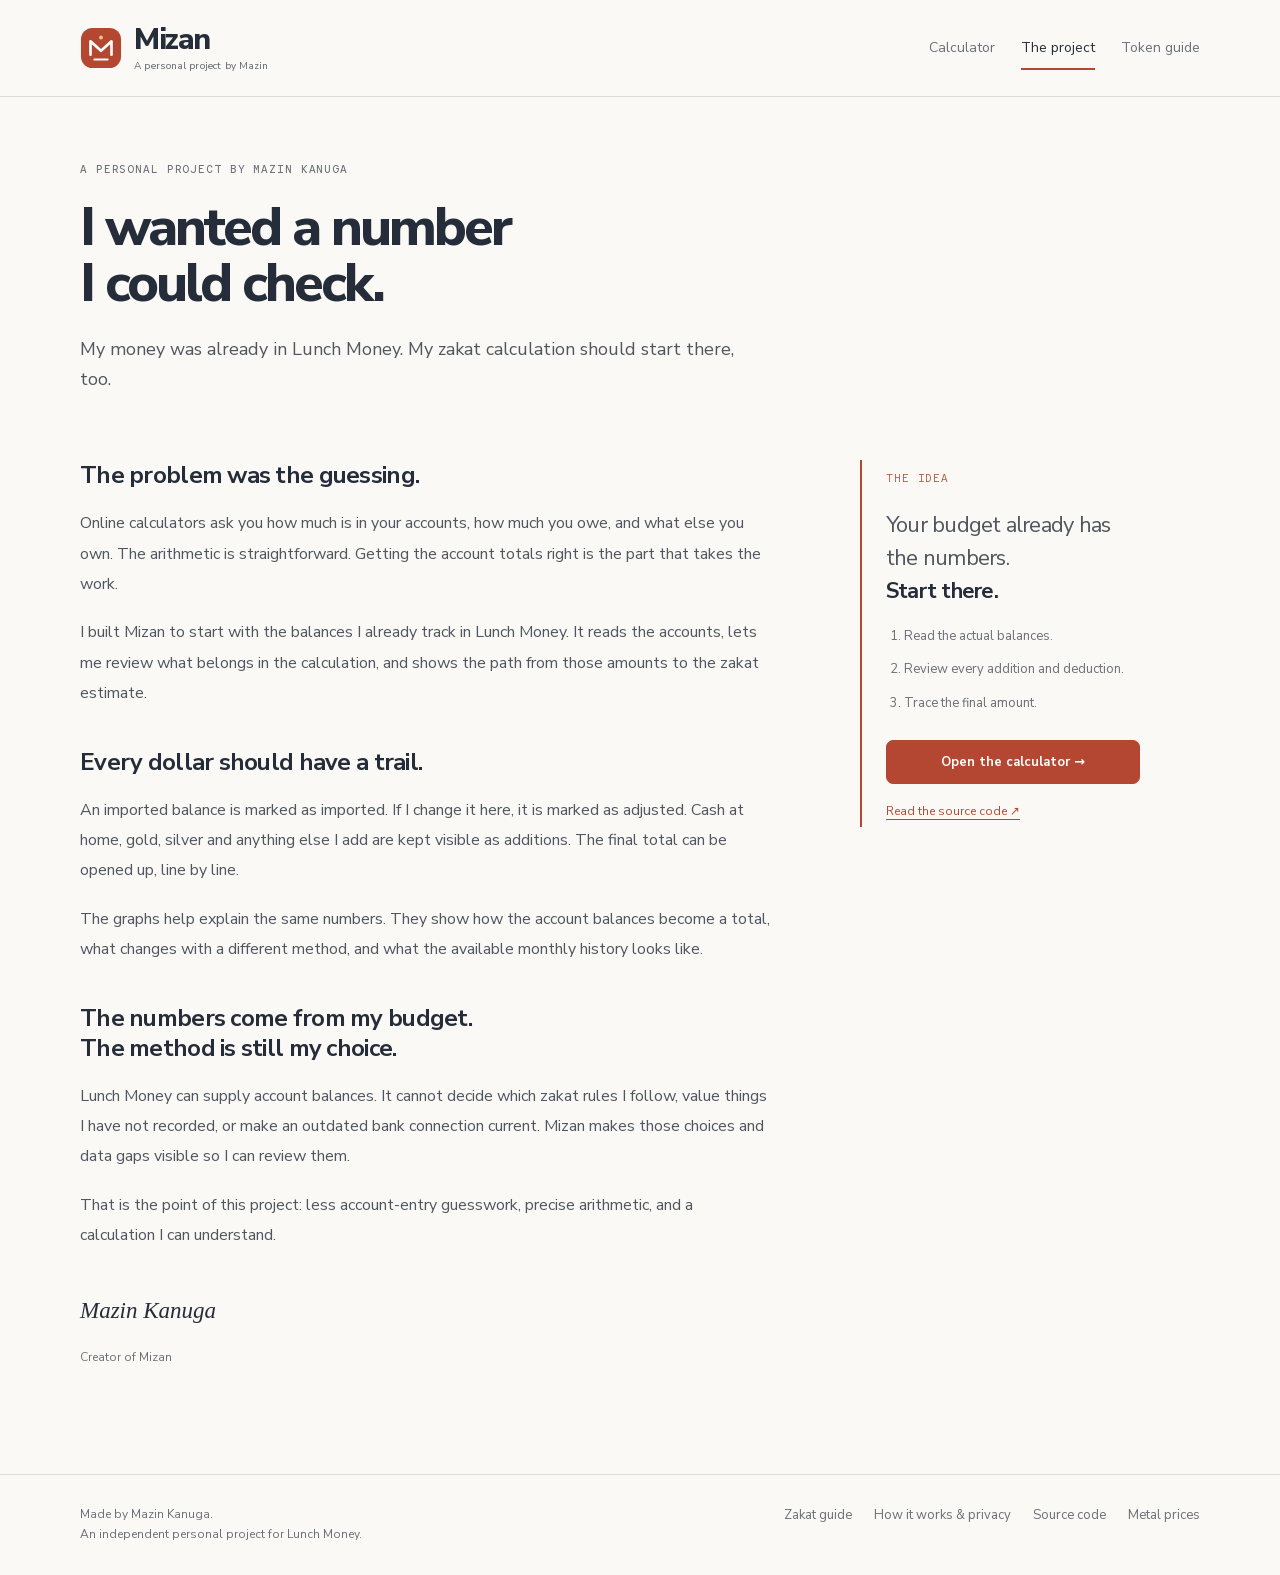
==== about.html @ e4cf6617 "Reframe Mizan around personal balances and traceable calculations" ====
<!doctype html>
<html lang="en">
<head>
<meta charset="utf-8">
<meta name="viewport" content="width=device-width, initial-scale=1">
<!-- This guide loads only local styles and fonts. -->
<meta http-equiv="Content-Security-Policy" content="default-src 'none'; style-src 'self' 'unsafe-inline'; font-src 'self'; img-src data:; base-uri 'none'; form-action 'none'">
<meta name="referrer" content="no-referrer">
<meta name="author" content="Mazin Kanuga">
<meta name="description" content="A personal project by Mazin Kanuga: calculating zakat from real Lunch Money balances, with a clear trail from each account to the final amount.">
<meta name="color-scheme" content="light dark">
<meta name="theme-color" content="#fbf9f5" media="(prefers-color-scheme: light)">
<meta name="theme-color" content="#161b24" media="(prefers-color-scheme: dark)">
<link rel="icon" href="data:image/svg+xml,%3Csvg%20xmlns%3D%22http%3A%2F%2Fwww.w3.org%2F2000%2Fsvg%22%20viewBox%3D%220%200%2044%2044%22%3E%3Crect%20x%3D%221%22%20y%3D%221%22%20width%3D%2242%22%20height%3D%2242%22%20rx%3D%2212%22%20fill%3D%22%23b44732%22%2F%3E%3Cpath%20d%3D%22M11%2029V15L22%2025L33%2015V29M15%2034H29%22%20fill%3D%22none%22%20stroke%3D%22%23fff%22%20stroke-width%3D%222.8%22%20stroke-linecap%3D%22round%22%20stroke-linejoin%3D%22round%22%2F%3E%3Ccircle%20cx%3D%2222%22%20cy%3D%2211%22%20r%3D%222%22%20fill%3D%22%23e9c879%22%2F%3E%3C%2Fsvg%3E">
<title>Why I built Mizan | Zakat from Lunch Money balances</title>
<link rel="stylesheet" href="styles.css">
</head>
<body>
<a class="skip-link" href="#main">Skip to content</a>
<header class="top"><div class="wrap top-inner">
  <a class="brand" href="./" aria-label="Mizan home">
    <svg class="brand-mark" viewBox="0 0 44 44" aria-hidden="true" focusable="false" fill="none"><rect x="1" y="1" width="42" height="42" rx="12" fill="currentColor"/><path d="M11 29V15L22 25L33 15V29" stroke="var(--on-deep)" stroke-width="2.8" stroke-linecap="round" stroke-linejoin="round"/><path d="M15 34H29" stroke="var(--on-deep)" stroke-width="2" stroke-linecap="round"/><circle cx="22" cy="11" r="2" fill="var(--accent)"/></svg>
    <span class="brand-name">Mizan<span class="brand-sub">A personal project by Mazin</span></span>
  </a>
  <nav class="nav" aria-label="Main"><a href="index.html">Calculator</a><a href="about.html" aria-current="page">The project</a><a href="token-guide.html">Token guide</a></nav>
</div></header><main id="main" class="wrap"><div class="page-head project-head"><p class="eyebrow">A personal project by Mazin Kanuga</p><h1>I wanted a number<br>I could check.</h1><p class="lead">My money was already in Lunch Money. My zakat calculation should start there, too.</p></div>
<div class="project-layout"><article class="project-story"><h2>The problem was the guessing.</h2><p>Online calculators ask you how much is in your accounts, how much you owe, and what else you own. The arithmetic is straightforward. Getting the account totals right is the part that takes the work.</p><p>I built Mizan to start with the balances I already track in Lunch Money. It reads the accounts, lets me review what belongs in the calculation, and shows the path from those amounts to the zakat estimate.</p><h2>Every dollar should have a trail.</h2><p>An imported balance is marked as imported. If I change it here, it is marked as adjusted. Cash at home, gold, silver and anything else I add are kept visible as additions. The final total can be opened up, line by line.</p><p>The graphs help explain the same numbers. They show how the account balances become a total, what changes with a different method, and what the available monthly history looks like.</p><h2>The numbers come from my budget.<br>The method is still my choice.</h2><p>Lunch Money can supply account balances. It cannot decide which zakat rules I follow, value things I have not recorded, or make an outdated bank connection current. Mizan makes those choices and data gaps visible so I can review them.</p><p>That is the point of this project: less account-entry guesswork, precise arithmetic, and a calculation I can understand.</p><p class="project-signature">Mazin Kanuga<br><span>Creator of Mizan</span></p></article><aside class="project-note"><span class="project-note-label">The idea</span><p>Your budget already has the numbers.<br><strong>Start there.</strong></p><ol><li>Read the actual balances.</li><li>Review every addition and deduction.</li><li>Trace the final amount.</li></ol><a class="button primary" href="./">Open the calculator →</a><a class="project-source" href="https://github.com/TechnoDudeX/lunchmoney-zakat" rel="noreferrer">Read the source code ↗</a></aside></div></main><footer class="foot"><div class="wrap foot-inner">
  <div><p>Made by Mazin Kanuga.</p><p>An independent personal project for Lunch Money.</p></div>
  <nav aria-label="Footer"><a href="zakat-guide.html">Zakat guide</a><a href="how-it-works.html">How it works &amp; privacy</a><a href="https://github.com/TechnoDudeX/lunchmoney-zakat" rel="noreferrer">Source code</a><a href="https://gold-api.com" rel="noreferrer">Metal prices</a></nav>
</div></footer>
</body></html>
---- styles.css ----
@font-face {
  font-family:Mizan;
  src:url('fonts/nunito-sans.woff2') format('woff2');
  font-weight:400 800;
  font-display:swap
}

@font-face {
  font-family:'Mizan Mono';
  src:url('fonts/red-hat-mono.woff2') format('woff2');
  font-weight:400 600;
  font-display:swap
}

:root {
  color-scheme:light dark;
  --bg:#fbf9f5;
  --card:#fffdf9;
  --panel:#f0eee8;
  --ink:#252d3a;
  --text:#4f5660;
  --muted:#6b7079;
  --line:#dfddd6;
  --deep:#b44732;
  --hover:#923622;
  --on-deep:#fffdf9;
  --accent:#e9c879;
  --warn-bg:#fbf5e7;
  --warn-ink:#795b24;
  --bad:#a33930;
  --good:#3e739c;
  --font:Mizan,'Avenir Next',system-ui,sans-serif;
  --mono:'Mizan Mono',ui-monospace,monospace
}

@media(prefers-color-scheme:dark) {
  :root {
    --bg:#161b24;
    --card:#1f2632;
    --panel:#283140;
    --ink:#f6f3ec;
    --text:#c6c9d0;
    --muted:#a7adb9;
    --line:#38414f;
    --deep:#f09c81;
    --hover:#ffb397;
    --on-deep:#2b1a15;
    --accent:#e9c879;
    --warn-bg:#332e20;
    --warn-ink:#e6d29f;
    --bad:#f3aaa1;
    --good:#87b9de
  }
}

* {
  box-sizing:border-box
}

html {
  scroll-padding-top:28px
}

body {
  margin:0;
  background:var(--bg);
  color:var(--text);
  font:16px/1.65 var(--font)
}

[hidden] {
  display:none!important
}

h1,h2,h3,h4 {
  color:var(--ink);
  line-height:1.25
}

h1 {
  font:800 clamp(40px,5.7vw,72px)/1.04 var(--font);
  letter-spacing:-.055em;
  margin:0 0 24px
}

h2 {
  font-size:23px;
  letter-spacing:-.02em;
  margin:0 0 14px
}

h3 {
  font-size:18px;
  margin:24px 0 10px
}

p {
  margin:0 0 18px
}

a {
  color:var(--deep);
  text-underline-offset:4px;
  text-decoration-thickness:1px
}

a:hover {
  text-decoration-thickness:2px
}

strong,b {
  color:var(--ink);
  font-weight:700
}

button,input,select {
  font:inherit
}

button,a.button {
  cursor:pointer
}

button:disabled {
  opacity:.55;
  cursor:wait
}

button,.button {
  display:inline-flex;
  align-items:center;
  justify-content:center;
  gap:8px;
  min-height:44px;
  padding:10px 20px;
  border:1px solid var(--line);
  border-radius:7px;
  background:var(--card);
  color:var(--ink);
  font-weight:700;
  line-height:1.4;
  text-decoration:none
}

button:hover,.button:hover {
  background:var(--panel)
}

button.primary,.button.primary {
  background:var(--deep);
  color:var(--on-deep);
  border-color:var(--deep)
}

button.primary:hover,.button.primary:hover {
  background:var(--hover)
}

button.link-button {
  padding:4px 0;
  background:none;
  border:0;
  min-height:36px;
  color:var(--deep);
  text-decoration:underline;
  text-underline-offset:4px
}

.small {
  font-size:14px
}

input[type=text],input[type=password],input[type=number],select {
  border:1px solid var(--line);
  background:var(--card);
  color:var(--ink);
  border-radius:6px;
  padding:10px 12px;
  min-height:44px;
  max-width:100%
}

input[type=number] {
  width:144px;
  text-align:right;
  font-family:var(--mono);
  font-size:14px
}

input[type=checkbox],input[type=radio] {
  accent-color:var(--deep);
  width:18px;
  height:18px;
  flex-shrink:0;
  cursor:pointer
}

::placeholder {
  color:var(--muted);
  opacity:1
}

:focus-visible {
  outline:2px solid var(--deep);
  outline-offset:4px
}

input:focus,select:focus {
  outline:2px solid var(--deep);
  outline-offset:2px
}

.sr {
  position:absolute;
  width:1px;
  height:1px;
  overflow:hidden;
  clip:rect(0,0,0,0);
  white-space:nowrap
}

.skip-link {
  position:absolute;
  left:20px;
  top:-100px;
  background:var(--card);
  padding:12px;
  z-index:10
}

.skip-link:focus {
  top:12px
}

.wrap {
  width:min(1120px,100% - 64px);
  margin:auto
}

.narrow {
  max-width:760px
}

.eyebrow {
  font-size:12px;
  font-weight:800;
  letter-spacing:.14em;
  text-transform:uppercase;
  color:var(--deep);
  margin-bottom:20px
}

.lead {
  font-size:19px;
  line-height:1.65;
  max-width:38em;
  color:var(--text)
}

.note,.sub {
  font-size:14px;
  color:var(--muted);
  line-height:1.6
}

.error {
  color:var(--bad);
  font-weight:700
}

.top {
  border-bottom:1px solid var(--line)
}

.top-inner {
  display:flex;
  align-items:center;
  justify-content:space-between;
  gap:24px;
  min-height:92px
}

.brand {
  display:inline-flex;
  align-items:center;
  gap:12px;
  text-decoration:none;
  color:var(--ink)
}

.brand-name {
  font:800 30px/1 var(--font);
  letter-spacing:-1px
}

.brand-sub {
  display:block;
  font-size:11px;
  color:var(--muted);
  margin-top:6px;
  letter-spacing:.02em
}

.brand svg {
  width:31px;
  height:36px;
  flex-shrink:0
}

.nav {
  display:flex;
  gap:28px;
  align-items:center;
  font-size:14px
}

.nav a {
  text-decoration:none;
  color:var(--muted);
  padding:8px 0
}

.nav a[aria-current=page] {
  color:var(--ink);
  box-shadow:0 2px var(--deep)
}

.nav a:hover {
  color:var(--deep)
}

.foot {
  border-top:1px solid var(--line);
  margin-top:80px;
  padding:30px 0
}

.foot-inner {
  display:flex;
  justify-content:space-between;
  gap:30px;
  align-items:start
}

.foot p {
  margin:0;
  font-size:12px;
  color:var(--muted)
}

.foot nav {
  display:flex;
  gap:22px;
  font-size:13px;
  flex-wrap:wrap
}

.foot a {
  color:var(--muted);
  text-decoration:none
}

.foot a:hover {
  text-decoration:underline
}

/* Connect: one task, one clear action. */
.hero {
  display:grid;
  grid-template-columns:minmax(0,1.15fr) minmax(0,1fr);
  gap:100px;
  align-items:center;
  padding:92px 0 72px
}

.hero-head h1 {
  max-width:10em
}

.hero-head .lead {
  max-width:28em
}

.journey {
  display:flex;
  list-style:none;
  padding:0;
  gap:24px;
  font-size:13px;
  color:var(--muted);
  margin:32px 0 0
}

.journey li {
  display:flex;
  align-items:center;
  gap:9px
}

.journey span {
  font:12px var(--mono);
  color:var(--deep);
  border-bottom:1px solid var(--line);
  padding-bottom:2px
}

.connect-card {
  border:1px solid var(--line);
  border-radius:12px;
  background:var(--card);
  padding:34px
}

.connect-card h2 {
  font-size:23px;
  margin-bottom:8px
}

.connect-card>p {
  font-size:14px
}

.connect-card label {
  display:block;
  font-size:14px;
  font-weight:700;
  color:var(--ink);
  margin:26px 0 8px
}

#token {
  width:100%
}

.connect-card .primary {
  width:100%;
  margin-top:12px
}

.connect-help {
  font-size:13px!important;
  margin:12px 0 24px
}

.connect-help a {
  font-weight:700
}

.sample-action {
  margin-top:24px;
  border-top:1px solid var(--line);
  padding-top:20px;
  text-align:center
}

.sample-action p {
  font-size:13px;
  color:var(--muted);
  margin:0
}

.sample-action button {
  padding:6px 0;
  border:0;
  background:none;
  color:var(--deep);
  font-size:14px
}

.token-notice {
  font-size:12px!important;
  color:var(--muted);
  margin:20px 0 0
}

#status {
  font-size:14px;
  margin:12px 0 0
}

#status:empty {
  display:none
}

.quiet-intro {
  display:flex;
  justify-content:space-between;
  gap:32px;
  align-items:center;
  border-top:1px solid var(--line);
  padding:30px 0 0
}

.quiet-intro p {
  margin:0;
  font-size:14px;
  max-width:42em
}

.quiet-intro a {
  flex-shrink:0;
  font-size:14px
}

/* Connected calculator: review first, estimate second. */
.app {
  padding-top:28px
}

.connected {
  display:flex;
  align-items:center;
  gap:20px;
  justify-content:space-between;
  padding-bottom:20px;
  font-size:13px;
  color:var(--muted)
}

#restart {
  font-size:13px;
  padding:6px 12px;
  min-height:34px
}

.progress {
  display:flex;
  align-items:center;
  gap:12px;
  margin:0 0 44px;
  border-bottom:1px solid var(--line);
  padding-bottom:16px;
  font-size:13px
}

.progress span,.progress button {
  font-size:13px;
  padding:6px 12px;
  min-height:34px;
  border:0;
  background:none;
  color:var(--muted)
}

.progress span:first-child {
  padding-left:0
}

.progress button[aria-current=step] {
  color:var(--ink);
  background:var(--panel)
}

.progress .divider {
  padding:0;
  color:var(--line)
}

.view-head {
  margin-bottom:34px;
  max-width:700px
}

.view-head h1 {
  font-size:42px;
  margin-bottom:12px
}

.view-head p {
  margin:0
}

.review-layout {
  display:grid;
  grid-template-columns:minmax(0,1fr) 250px;
  gap:64px;
  align-items:start
}

.review-main {
  min-width:0
}

.review-aside {
  position:sticky;
  top:28px;
  padding-top:8px
}

.review-aside h2 {
  font-size:15px
}

.review-aside ol {
  padding-left:18px;
  font-size:14px;
  color:var(--muted)
}

.review-aside li {
  margin-bottom:12px
}

.review-aside .primary {
  width:100%;
  margin-top:12px
}

.section {
  padding:0 0 28px
}

.section h2 {
  font-size:20px
}

.warn {
  padding:14px 18px;
  background:var(--warn-bg);
  color:var(--warn-ink);
  border-left:3px solid var(--accent);
  font-size:14px;
  margin-bottom:22px;
  border-radius:0 6px 6px 0
}

.warn a {
  color:inherit
}

.review-warnings .warn {
  margin:0 0 16px
}

.disclosure {
  border-top:1px solid var(--line);
  padding:20px 0
}

.disclosure:last-child {
  border-bottom:1px solid var(--line)
}

summary {
  cursor:pointer;
  color:var(--ink);
  list-style:none;
  display:flex;
  align-items:center;
  justify-content:space-between;
  gap:20px;
  font-size:16px;
  font-weight:700
}

summary::-webkit-details-marker {
  display:none
}

summary::after {
  content:'+';
  font:400 23px/1 var(--font);
  color:var(--muted);
  flex-shrink:0
}

details[open]>summary::after {
  content:'−'
}

summary .note {
  display:block;
  font-size:13px;
  font-weight:400;
  margin-top:3px
}

details[open]>summary {
  margin-bottom:22px
}

.fields {
  display:grid;
  gap:16px
}

.field {
  display:flex;
  gap:24px;
  align-items:center;
  justify-content:space-between
}

.field label {
  font-size:14px;
  color:var(--text);
  min-width:0
}

.field input,.field select {
  flex-shrink:0
}

.two-columns {
  display:grid;
  grid-template-columns:1fr 1fr;
  gap:28px
}

.fields .note {
  margin:0
}

.inline-note {
  font-size:13px;
  color:var(--muted);
  margin:20px 0 0
}

.view-actions {
  display:flex;
  justify-content:space-between;
  gap:20px;
  margin-top:32px
}

.view-actions .primary {
  min-width:180px
}

.mobile-next {
  display:none
}

.estimate-layout {
  display:grid;
  grid-template-columns:minmax(0,1fr) 350px;
  gap:64px;
  align-items:start
}

.estimate-main {
  min-width:0
}

.result {
  background:var(--panel);
  padding:30px;
  border-radius:12px;
  position:sticky;
  top:28px
}

.due-label {
  font-size:13px;
  font-weight:700;
  margin:0 0 14px
}

.due {
  font:600 clamp(34px,3.8vw,48px)/1.1 var(--mono);
  color:var(--ink);
  letter-spacing:-.03em;
  overflow-wrap:anywhere;
  margin-bottom:16px
}

.due.incomplete {
  font-size:34px
}

.due-hint {
  font-size:12px;
  color:var(--muted);
  margin:0 0 24px
}

.lines {
  font-size:13px
}

.lines p {
  margin:0 0 14px
}

.lines p:nth-child(3) {
  padding-top:14px;
  border-top:1px solid var(--line)
}

.lines p:last-child {
  margin:0
}

.estimate-choice {
  margin-bottom:0;
  padding-bottom:28px
}

fieldset {
  margin:0;
  padding:0;
  border:0;
  min-width:0
}

legend {
  font-size:16px;
  font-weight:700;
  color:var(--ink);
  padding:0;
  margin-bottom:8px
}

.choice-options {
  display:flex;
  gap:12px;
  margin-top:18px
}

.opt {
  display:flex;
  align-items:center;
  gap:9px;
  padding:10px 18px;
  border:1px solid var(--line);
  border-radius:7px;
  cursor:pointer;
  font-size:14px;
  background:var(--card)
}

.opt:has(input:checked) {
  border-color:var(--deep);
  background:var(--panel)
}

.stacked-options {
  display:grid;
  gap:9px;
  margin:18px 0
}

.stacked-options .opt {
  padding:8px 14px
}

.mortgage-fields {
  margin-top:24px
}

.price-info {
  margin:20px 0 0
}

.scroll {
  overflow-x:auto;
  max-width:100%;
  margin:16px 0
}

.scroll:focus-visible {
  outline-offset:2px
}

table {
  border-collapse:collapse;
  width:100%;
  font-size:14px;
  font-variant-numeric:tabular-nums
}

th,td {
  text-align:left;
  padding:14px 8px;
  border-bottom:1px solid var(--line);
  vertical-align:top
}

th {
  font-size:11px;
  font-weight:700;
  color:var(--muted);
  text-transform:uppercase;
  letter-spacing:.06em;
  white-space:nowrap
}

th:first-child,td:first-child {
  padding-left:0
}

th:last-child,td:last-child {
  padding-right:0
}

tbody tr:last-child td {
  border-bottom:0
}

td.num,th.num,td.n {
  text-align:right
}

td.num,td.n {
  font-family:var(--mono);
  font-size:13px;
  white-space:nowrap
}

.list input[type=number] {
  width:124px;
  min-height:38px;
  padding:7px 9px
}

.list td:first-child {
  width:32px
}

.list td:first-child input {
  margin:5px 0 0
}

.name {
  color:var(--ink);
  font-weight:600
}

td .note {
  font-size:12px;
  line-height:1.5;
  margin-top:4px
}

.badge {
  color:var(--warn-ink);
  font-size:11px;
  background:var(--warn-bg);
  border-radius:3px;
  padding:2px 5px;
  display:inline-block
}

tr.off .name {
  color:var(--muted);
  text-decoration:line-through
}

tr.off input[type=number] {
  opacity:.6
}

tr.selected td {
  background:var(--panel)
}

#methodRows td {
  min-width:95px
}

#methodRows td:nth-child(2) {
  min-width:130px
}

.barcell {
  width:25%;
  vertical-align:middle
}

.bar {
  height:6px;
  min-width:3px;
  border-radius:3px;
  background:var(--good)
}

.bar.below {
  background:var(--accent)
}

.legend {
  display:flex;
  flex-wrap:wrap;
  gap:18px;
  font-size:12px;
  color:var(--muted)
}

.legend span {
  display:flex;
  align-items:center;
  gap:6px
}

.legend i {
  width:16px;
  height:6px;
  border-radius:3px;
  background:var(--good)
}

.legend i.below {
  background:var(--accent)
}

#hawlSummary {
  font-size:14px
}

#metalValue:empty,#mortgageInfo:empty {
  display:none
}

.reset-row {
  padding-top:28px;
  margin-top:30px;
  border-top:1px solid var(--line)
}

/* Guides share a calm reading layout and reveal detail by topic. */
.page-head {
  padding:64px 0 48px;
  max-width:760px
}

.page-head h1 {
  font-size:clamp(36px,4.5vw,54px);
  max-width:13em
}

.page-head .lead {
  font-size:18px
}

.page-head .note {
  margin:24px 0 0
}

.layout {
  display:grid;
  grid-template-columns:200px minmax(0,1fr);
  gap:72px;
  align-items:start
}

.toc {
  position:sticky;
  top:28px;
  font-size:13px
}

.toc p {
  font-size:11px;
  letter-spacing:.12em;
  text-transform:uppercase;
  color:var(--muted);
  font-weight:700;
  margin-bottom:16px
}

.toc ul {
  list-style:none;
  padding:0;
  margin:0
}

.toc li {
  margin-bottom:10px
}

.toc a {
  color:var(--muted);
  text-decoration:none
}

.toc a:hover {
  color:var(--deep)
}

.doc {
  min-width:0
}

.doc h2 {
  font-size:23px
}

.doc h3 {
  font-size:16px
}

.doc p,.doc li {
  font-size:15px;
  line-height:1.8
}

.doc ul,.doc ol {
  padding-left:22px
}

.doc li {
  margin-bottom:8px
}

.quick-start {
  padding:0 0 32px
}

.article-group {
  margin:32px 0 46px
}

.article-group>h2 {
  font-size:13px;
  letter-spacing:.08em;
  text-transform:uppercase;
  color:var(--muted);
  font-weight:700;
  margin-bottom:18px
}

.article-topic {
  padding:22px 0;
  border-top:1px solid var(--line);
  scroll-margin-top:30px
}

.article-topic:last-child {
  border-bottom:1px solid var(--line)
}

.article-topic>summary {
  font-size:18px;
  font-weight:600
}

.article-topic>summary h3 {
  font-size:18px;
  margin:0;
  font-weight:600
}

.topic-content>p:first-child {
  margin-top:0
}

.callout {
  padding:18px 22px;
  background:var(--panel);
  border-radius:6px;
  margin:22px 0
}

.callout p {
  margin:0
}

.checks {
  padding-left:20px
}

.checks li {
  padding:0;
  margin-bottom:12px
}

.formula {
  font:12px/1.9 var(--mono);
  overflow-x:auto;
  white-space:pre;
  background:var(--panel);
  padding:22px;
  border-radius:7px;
  margin:22px 0
}

code {
  font:.88em var(--mono);
  overflow-wrap:anywhere
}

.tag {
  font-size:11px;
  color:var(--muted)
}

.flow {
  display:flex;
  flex-direction:column;
  gap:16px;
  margin:24px 0
}

.stack {
  display:flex;
  gap:16px
}

.node {
  flex:1;
  border:1px solid var(--line);
  padding:18px;
  border-radius:7px;
  min-width:0
}

.node h3 {
  margin:0 0 8px
}

.node .host {
  font:11px var(--mono);
  overflow-wrap:anywhere
}

.node p {
  font-size:13px;
  margin:0
}

.node.center {
  background:var(--panel)
}

.node.no {
  border-style:dashed
}

.arrow {
  display:none
}

.flow-caption {
  color:var(--muted);
  font-size:12px!important
}

.doc table {
  font-size:13px
}

.doc td {
  line-height:1.75
}

.doc .n {
  white-space:nowrap
}

.doc section,.doc details {
  scroll-margin-top:30px
}

.token-layout {
  display:grid;
  grid-template-columns:minmax(0,700px) 260px;
  gap:90px;
  align-items:start
}

.token-steps {
  list-style:none;
  padding:0;
  margin:0;
  counter-reset:token-step
}

.token-steps>li {
  position:relative;
  padding:0 0 38px 58px;
  border-bottom:1px solid var(--line);
  margin-bottom:32px;
  counter-increment:token-step
}

.token-steps>li::before {
  content:counter(token-step);
  position:absolute;
  left:0;
  top:1px;
  border:1px solid var(--line);
  border-radius:50%;
  width:32px;
  height:32px;
  display:grid;
  place-items:center;
  font:13px var(--mono);
  color:var(--deep)
}

.token-steps h2 {
  font-size:21px;
  margin:0 0 12px
}

.token-steps p {
  font-size:15px
}

.token-steps .button {
  font-size:14px
}

.ui-example {
  background:var(--panel);
  padding:16px 20px;
  border-radius:6px;
  margin:18px 0;
  font-size:13px;
  color:var(--ink)
}

.ui-example span {
  color:var(--muted);
  padding:0 10px
}

.token-aside {
  position:sticky;
  top:28px;
  border-left:1px solid var(--line);
  padding-left:24px
}

.token-aside h2 {
  font-size:17px
}

.token-aside p {
  font-size:14px
}

.token-aside .button {
  width:100%;
  font-size:14px
}

.token-trouble {
  margin:36px 0 0
}

.source-note {
  font-size:12px!important;
  color:var(--muted)
}

@media(max-width:1000px) {
  .hero {
    gap:50px;
    padding-top:64px
  }
  .review-layout {
    grid-template-columns:minmax(0,1fr) 220px;
    gap:32px
  }
  .estimate-layout {
    grid-template-columns:minmax(0,1fr) 310px;
    gap:32px
  }
  .layout {
    gap:40px;
    grid-template-columns:170px minmax(0,1fr)
  }
  .token-layout {
    gap:42px;
    grid-template-columns:minmax(0,1fr) 230px
  }
  .two-columns {
    grid-template-columns:1fr;
    gap:20px
  }
}

@media(max-width:760px) {
  .wrap {
    width:calc(100% - 40px)
  }
  .top-inner {
    min-height:80px;
    flex-wrap:wrap;
    gap:14px;
    padding:20px 0
  }
  .nav {
    gap:22px;
    font-size:13px
  }
  .brand-sub {
    display:none
  }
  .brand svg {
    width:26px;
    height:29px
  }
  .brand-name {
    font-size:27px
  }
  .hero {
    grid-template-columns:1fr;
    gap:34px;
    padding:52px 0 40px
  }
  .hero-head h1 {
    max-width:13em;
    font-size:44px;
    margin-bottom:20px
  }
  .hero .lead {
    font-size:17px;
    max-width:34em
  }
  .journey {
    margin-top:24px;
    gap:22px
  }
  .connect-card {
    padding:26px
  }
  .quiet-intro {
    align-items:start;
    flex-direction:column;
    gap:16px;
    padding-top:26px
  }
  .foot {
    margin-top:56px
  }
  .foot-inner {
    flex-direction:column;
    gap:18px
  }
  .foot nav {
    gap:20px
  }
  .review-layout,.estimate-layout,.layout,.token-layout {
    grid-template-columns:1fr;
    gap:32px
  }
  .review-aside,.result,.token-aside,.toc {
    position:static
  }
  .review-aside {
    border-top:1px solid var(--line);
    padding-top:24px
  }
  .review-aside ol {
    display:none
  }
  .review-aside h2 {
    display:none
  }
  .review-aside .primary {
    width:auto;
    margin:0
  }
  .view-head h1 {
    font-size:36px
  }
  .progress {
    margin-bottom:32px;
    gap:5px;
    font-size:12px
  }
  .progress button,.progress span {
    font-size:12px;
    padding:6px 9px
  }
  .connected {
    gap:14px;
    font-size:12px
  }
  .view-head {
    margin-bottom:28px
  }
  .result {
    grid-row:1;
    padding:26px
  }
  .estimate-main {
    grid-row:2
  }
  .due {
    font-size:48px
  }
  .due-hint {
    max-width:36em
  }
  .field {
    gap:16px
  }
  .field label {
    font-size:13px
  }
  .field input,.field select {
    width:124px;
    font-size:13px
  }
  .list td {
    padding:14px 5px
  }
  .list input[type=number] {
    width:102px;
    font-size:12px
  }
  .list .name {
    font-size:13px;
    overflow-wrap:anywhere
  }
  td .note {
    font-size:11px
  }
  .list th {
    font-size:10px
  }
  .list th:first-child {
    font-size:0
  }
  .list th:first-child::after {
    content:'Use';
    font-size:10px
  }
  .scroll {
    margin-top:12px
  }
  .page-head {
    padding:46px 0 30px
  }
  .page-head h1 {
    font-size:40px
  }
  .page-head .lead {
    font-size:17px
  }
  .toc {
    border-bottom:1px solid var(--line);
    padding-bottom:20px
  }
  .toc p {
    margin-bottom:10px
  }
  .toc ul {
    display:flex;
    flex-wrap:wrap;
    gap:8px 20px
  }
  .toc li {
    margin:0
  }
  .token-aside {
    padding:24px 0 0;
    border-left:0;
    border-top:1px solid var(--line)
  }
  .token-aside .button {
    width:auto
  }
  .token-steps>li {
    padding-left:45px
  }
  .stack {
    flex-direction:column
  }
  .doc table {
    min-width:430px
  }
  .doc .scroll {
    border:1px solid var(--line);
    border-radius:6px;
    padding:0 12px
  }
  .formula {
    font-size:11px;
    padding:16px
  }
  .choice-options {
    flex-wrap:wrap
  }
  .opt {
    flex:1;
    justify-content:center
  }
  .stacked-options .opt {
    justify-content:start
  }
  .view-actions {
    margin-top:24px
  }
}

@media(max-width:380px) {
  .wrap {
    width:calc(100% - 32px)
  }
  .nav {
    gap:17px;
    font-size:12px
  }
  .hero-head h1 {
    font-size:38px
  }
  .connect-card {
    padding:22px
  }
  .journey {
    gap:18px;
    font-size:12px
  }
  .progress {
    gap:2px
  }
  .progress span,.progress button {
    padding-left:6px;
    padding-right:6px
  }
  .connected #sub {
    max-width:190px
  }
  .barcell {
    display:none
  }
  .view-head h1 {
    font-size:33px
  }
}

@media(prefers-reduced-motion:reduce) {
  html {
    scroll-behavior:auto
  }
}

.estimate-summary {
  font-size:14px;
  margin:0 0 20px;
  color:var(--ink)
}

.result-breakdown {
  border-top:1px solid var(--line);
  padding-top:18px
}

.result-breakdown>summary {
  font-size:13px;
  font-weight:600
}

.result-breakdown>summary::after {
  font-size:18px
}

/* Mizan: a personal calculation notebook, with the source of every number visible. */
:root {
  --chart-blue:#427ca9;
  --chart-teal:#45877c;
  --chart-debt:#bd634b;
  --chart-fill:rgba(66,124,169,.09);
  --card-shadow:0 8px 32px rgba(37,45,58,.035);
}
@media(prefers-color-scheme:dark) {
  :root {
    --chart-blue:#87b9de;
    --chart-teal:#8ac2b5;
    --chart-debt:#f09c81;
    --chart-fill:rgba(135,185,222,.08);
    --card-shadow:0 8px 32px rgba(0,0,0,.08);
  }
}
.brand { gap:12px; }
.brand .brand-mark { width:42px; height:42px; color:var(--deep); }
.brand-name { letter-spacing:-1.4px; }
.brand-sub { font-family:var(--font); font-size:10px; font-weight:500; letter-spacing:.02em; }
.top-inner { min-height:96px; }
.nav { gap:26px; }
.nav a { transition:color .18s ease,box-shadow .18s ease; }
.eyebrow { color:var(--muted); font:500 11px/1.6 var(--mono); letter-spacing:.08em; }
.hero { gap:78px; padding:74px 0 62px; }
.hero-head h1 { max-width:9em; }
.hero-accent { color:var(--deep); }
.hero-head .lead { font-size:17px; line-height:1.8; max-width:31em; }
.personal-link { margin:22px 0 0; font-size:13px; }
.personal-link a { text-decoration:none; border-bottom:1px solid var(--line); padding-bottom:5px; }
.personal-link span { padding-left:7px; }
.journey { margin-top:30px; gap:22px; font-size:12px; }
.journey span { color:var(--deep); }
.connect-card { border-radius:14px; padding:32px; box-shadow:var(--card-shadow); border-top:3px solid var(--deep); }
.connect-card h2 { font-size:22px; font-weight:800; letter-spacing:-.035em; }
button,.button { transition:background .18s ease,border-color .18s ease,transform .18s ease; }
button.primary:hover,.button.primary:hover { transform:translateY(-2px); }
button.primary:active,.button.primary:active { transform:translateY(0); }
.quiet-intro { align-items:start; }
.quiet-intro p { max-width:45em; font-size:13px; }
.progress { font-family:var(--font); }
.progress button[aria-current=step] { box-shadow:inset 0 -2px var(--deep); border-radius:5px; }
.view-head h1 { font-weight:800; letter-spacing:-.045em; }
.source-summary { color:var(--muted); font:11px/1.6 var(--mono); margin-bottom:18px; }
.source-state { display:inline-block; margin-right:6px; color:var(--chart-blue); font-weight:600; }
.source-state.adjusted { color:var(--deep); }
.source-tag { display:inline-block; font:11px/1.5 var(--font); padding:3px 6px; background:var(--panel); color:var(--muted); border-radius:3px; white-space:nowrap; }
.source-tag.local { color:var(--deep); }
.source-tag.imported { color:var(--chart-blue); }
.result { border:1px solid var(--line); border-top:3px solid var(--deep); background:var(--card); box-shadow:var(--card-shadow); padding:28px; border-radius:12px; }
.due { letter-spacing:-.06em; color:var(--ink); margin:18px 0; }
.result-method { font:11px/1.5 var(--mono); color:var(--deep); margin:0 0 12px; }
.due-hint { margin-bottom:18px; }
.estimate-summary { font-size:13px; }
.estimate-layout { gap:42px; grid-template-columns:minmax(0,1fr) 340px; }
.estimate-layout>.result { grid-column:2; grid-row:1; }
.estimate-main { grid-column:1; grid-row:1; }
.calculation-card { margin-bottom:22px; padding:26px; border:1px solid var(--line); background:var(--card); border-radius:12px; box-shadow:var(--card-shadow); }
.chart-heading { display:flex; align-items:start; justify-content:space-between; gap:20px; margin-bottom:12px; }
.chart-heading .eyebrow { margin-bottom:8px; font-size:10px; }
.chart-heading h2 { font-size:21px; letter-spacing:-.035em; margin:0; }
.chart-unit { font:10px/1.7 var(--mono); color:var(--muted); padding-top:2px; flex-shrink:0; }
.calculation-card>.note { font-size:13px; margin-bottom:6px; }
.waterfall-chart { min-width:0; }
.waterfall-chart svg { width:100%; height:auto; display:block; overflow:visible; }
.chart-grid { stroke:var(--line); stroke-width:1; }
.chart-zero { stroke:var(--muted); stroke-width:1; stroke-dasharray:4 5; opacity:.5; }
.chart-connector { fill:none; stroke:var(--muted); stroke-width:1.4; stroke-dasharray:4 5; opacity:.5; }
.waterfall-bar.accounts { fill:var(--chart-blue); }
.waterfall-bar.additions { fill:var(--chart-teal); }
.waterfall-bar.deductions { fill:var(--chart-debt); }
.waterfall-bar.net { fill:var(--ink); }
.waterfall-bar { transform-box:fill-box; transform-origin:50% 100%; animation:bar-arrive .55s cubic-bezier(.2,.7,.3,1) both; }
.waterfall-bar:nth-of-type(2) { animation-delay:.06s; }
.calculation-steps { display:grid; grid-template-columns:repeat(4,minmax(0,1fr)); gap:12px; margin:0 0 26px; }
.calculation-steps div { min-width:0; border-top:2px solid var(--chart-blue); padding-top:10px; }
.calculation-steps .additions { border-color:var(--chart-teal); }
.calculation-steps .deductions { border-color:var(--chart-debt); }
.calculation-steps .net { border-color:var(--ink); }
.calculation-steps dt { font-size:11px; color:var(--muted); margin-bottom:6px; }
.calculation-steps dd { font:500 12px/1.6 var(--mono); color:var(--ink); margin:0; overflow-wrap:anywhere; }
.ledger-detail { padding-top:18px; border-top:1px solid var(--line); }
.ledger-detail summary { font-size:13px; font-weight:600; }
.ledger-detail summary::after { font-size:18px; }
.ledger-detail table { font-size:12px; }
#calculationItems td:nth-child(2) { font-size:11px; }
.chart-empty { color:var(--muted); font-size:14px; padding:30px 0; }
.method-content { padding:8px 0; }
.method-content .estimate-choice { padding-bottom:20px; }
.method-content .disclosure { border-bottom:0; }
.method-chart { display:grid; gap:10px; margin:12px 0 24px; }
.method-bar { display:block; width:100%; text-align:left; padding:12px 14px; background:var(--card); border:1px solid var(--line); border-radius:7px; }
.method-bar:hover { background:var(--panel); }
.method-bar[aria-pressed=true] { border-color:var(--deep); }
.method-bar-heading { display:flex; justify-content:space-between; align-items:baseline; gap:12px; margin-bottom:9px; font-size:12px; }
.method-bar-value { font:500 12px/1.5 var(--mono); color:var(--ink); }
.method-bar-label { font-weight:600; color:var(--text); }
.method-bar-track { display:block; height:6px; border-radius:3px; background:var(--panel); overflow:hidden; }
.method-bar-fill { display:block; width:var(--bar-size); height:100%; background:var(--chart-blue); border-radius:3px; transform-origin:left; animation:method-arrive .45s ease both; }
.method-bar[aria-pressed=true] .method-bar-fill { background:var(--deep); }
.method-bar-zero { font-size:10px; color:var(--muted); font-weight:400; }
.history-panel { padding:30px; border:1px solid var(--line); border-radius:12px; margin-top:42px; background:var(--card); box-shadow:var(--card-shadow); }
.history-panel>.note { font-size:12px; max-width:70em; }
.history-readout { display:flex; justify-content:space-between; align-items:end; gap:24px; margin:26px 0 12px; min-height:62px; }
.history-date { display:block; font-size:12px; color:var(--muted); margin-bottom:6px; }
.history-readout strong { font:500 26px/1.25 var(--mono); letter-spacing:-.04em; }
.history-state { color:var(--muted); font-size:12px; text-align:right; max-width:280px; }
.history-state.partial { color:var(--warn-ink); }
.history-chart svg { width:100%; height:auto; display:block; overflow:visible; }
.chart-threshold { stroke:var(--deep); stroke-width:1.5; stroke-dasharray:6 6; opacity:.8; }
.chart-trend { fill:none; stroke:var(--chart-blue); stroke-width:3; stroke-linecap:round; stroke-linejoin:round; stroke-dasharray:1; stroke-dashoffset:0; animation:draw-history .9s ease both; }
.chart-area { fill:var(--chart-fill); }
.chart-point { fill:var(--chart-blue); stroke:var(--chart-blue); stroke-width:2; }
.chart-point.partial { fill:var(--card); stroke:var(--muted); stroke-dasharray:2 2; }
.chart-point.selected { fill:var(--deep); stroke:var(--deep); stroke-width:3; }
.chart-point.selected.partial { fill:var(--card); }
.chart-selection { stroke:var(--muted); stroke-width:1; stroke-dasharray:3 6; opacity:.7; }
.history-ticks { display:flex; justify-content:space-between; margin:8px 0 2px; font:10px/1.5 var(--mono); color:var(--muted); }
#historyCursor { width:100%; min-height:44px; accent-color:var(--deep); cursor:ew-resize; margin:0; }
.chart-help { font-size:11px; color:var(--muted); margin:0 0 20px; }
.chart-legend { display:flex; flex-wrap:wrap; gap:10px 24px; margin-bottom:22px; font-size:11px; color:var(--muted); }
.chart-legend span { display:inline-flex; align-items:center; gap:7px; }
.chart-legend i { width:8px; height:8px; display:inline-block; border-radius:50%; background:var(--chart-blue); }
.chart-legend .partial-dot { background:transparent; border:1px dashed var(--muted); }
.chart-legend .threshold-line { width:18px; height:0; border-radius:0; background:transparent; border-top:1px dashed var(--deep); }
.project-head { max-width:800px; }
.project-layout { display:grid; grid-template-columns:minmax(0,690px) 280px; gap:90px; align-items:start; }
.project-story h2 { margin:38px 0 18px; font-size:24px; letter-spacing:-.03em; }
.project-story h2:first-child { margin-top:0; }
.project-story p { font-size:16px; line-height:1.9; }
.project-note { border-left:2px solid var(--deep); padding:4px 0 4px 24px; position:sticky; top:32px; }
.project-note-label { font:11px var(--mono); text-transform:uppercase; color:var(--deep); letter-spacing:.08em; }
.project-note p { font-size:22px; line-height:1.5; margin:18px 0; letter-spacing:-.035em; }
.project-note ol { padding-left:18px; font-size:13px; color:var(--muted); margin-bottom:26px; }
.project-note li { margin-bottom:12px; }
.project-note .primary { font-size:13px; width:100%; }
.project-source { display:inline-block; margin-top:18px; font-size:12px; }
.project-story .project-signature { font-size:23px; font-style:italic; font-family:Georgia,serif; margin-top:38px; color:var(--ink); }
.project-signature span { font:12px var(--font); color:var(--muted); }
.hero-head { animation:page-arrive .6s ease both; }
.connect-card { animation:page-arrive .65s .08s ease both; }
.journey li { animation:page-arrive .5s .18s ease both; }
.journey li:nth-child(2) { animation-delay:.26s; }
.journey li:nth-child(3) { animation-delay:.34s; }
.page-head { animation:page-arrive .55s ease both; }
.flow-view:not([hidden]) .view-head { animation:page-arrive .4s ease both; }
.flow-view:not([hidden]) .result { animation:page-arrive .5s .06s ease both; }
.article-topic[open]>.topic-content { animation:page-arrive .25s ease both; }
@keyframes page-arrive { from { opacity:0; transform:translateY(12px); } to { opacity:1; transform:translateY(0); } }
@keyframes draw-history { from { stroke-dashoffset:1; } to { stroke-dashoffset:0; } }
@keyframes method-arrive { from { opacity:.4; transform:scaleX(0); } to { opacity:1; transform:scaleX(1); } }
@keyframes bar-arrive { from { opacity:.4; transform:scaleY(.06); } to { opacity:1; transform:scaleY(1); } }
@media(max-width:1000px) {
  .hero { gap:42px; }
  .estimate-layout { grid-template-columns:minmax(0,1fr) 300px; gap:26px; }
  .calculation-card { padding:22px; }
  .calculation-steps { gap:8px; }
  .calculation-steps dd { font-size:11px; }
  .project-layout { grid-template-columns:minmax(0,1fr) 240px; gap:42px; }
}
@media(max-width:760px) {
  .brand .brand-mark { width:36px; height:36px; }
  .brand-sub { display:block; font-size:9px; }
  .top-inner { min-height:92px; }
  .hero { padding:44px 0 38px; gap:34px; }
  .hero-head h1 { font-size:44px; letter-spacing:-.055em; }
  .hero-head .lead { font-size:16px; }
  .journey { gap:17px; font-size:11px; }
  .connect-card { padding:25px; }
  .view-head h1 { font-size:35px; }
  .estimate-layout { grid-template-columns:1fr; gap:24px; }
  .estimate-layout>.result { grid-column:1; grid-row:1; }
  .estimate-main { grid-column:1; grid-row:2; }
  .result { padding:25px; }
  .calculation-card { padding:22px 18px; margin-top:8px; }
  .chart-heading h2 { font-size:20px; }
  .chart-heading { gap:12px; }
  .chart-unit { font-size:9px; }
  .calculation-steps { gap:10px; }
  .calculation-steps dt { font-size:10px; }
  .calculation-steps dd { font-size:10px; }
  .history-panel { padding:23px 19px; margin-top:28px; }
  .history-panel .chart-unit { display:none; }
  .history-readout { align-items:start; gap:16px; }
  .history-readout strong { font-size:23px; }
  .history-state { max-width:140px; font-size:11px; padding-top:4px; }
  .history-chart { margin-top:18px; }
  .chart-legend { gap:9px 16px; font-size:10px; }
  .method-bar-heading { font-size:11px; gap:8px; }
  .method-bar-value { font-size:11px; }
  .project-layout { grid-template-columns:1fr; gap:38px; }
  .project-note { position:static; }
  .project-story p { font-size:15px; }
}
@media(max-width:380px) {
  .hero-head h1 { font-size:43px; }
  .nav { gap:19px; }
  .brand-sub { font-size:8px; }
  .calculation-card { padding:20px 14px; }
  .calculation-steps { grid-template-columns:1fr 1fr; gap:14px; }
  .calculation-steps dd { font-size:12px; }
  .history-readout { flex-direction:column; gap:8px; }
  .history-state { text-align:left; max-width:none; }
}
@media(prefers-reduced-motion:reduce) {
  *,*::before,*::after { animation:none!important; transition:none!important; scroll-behavior:auto!important; }
}
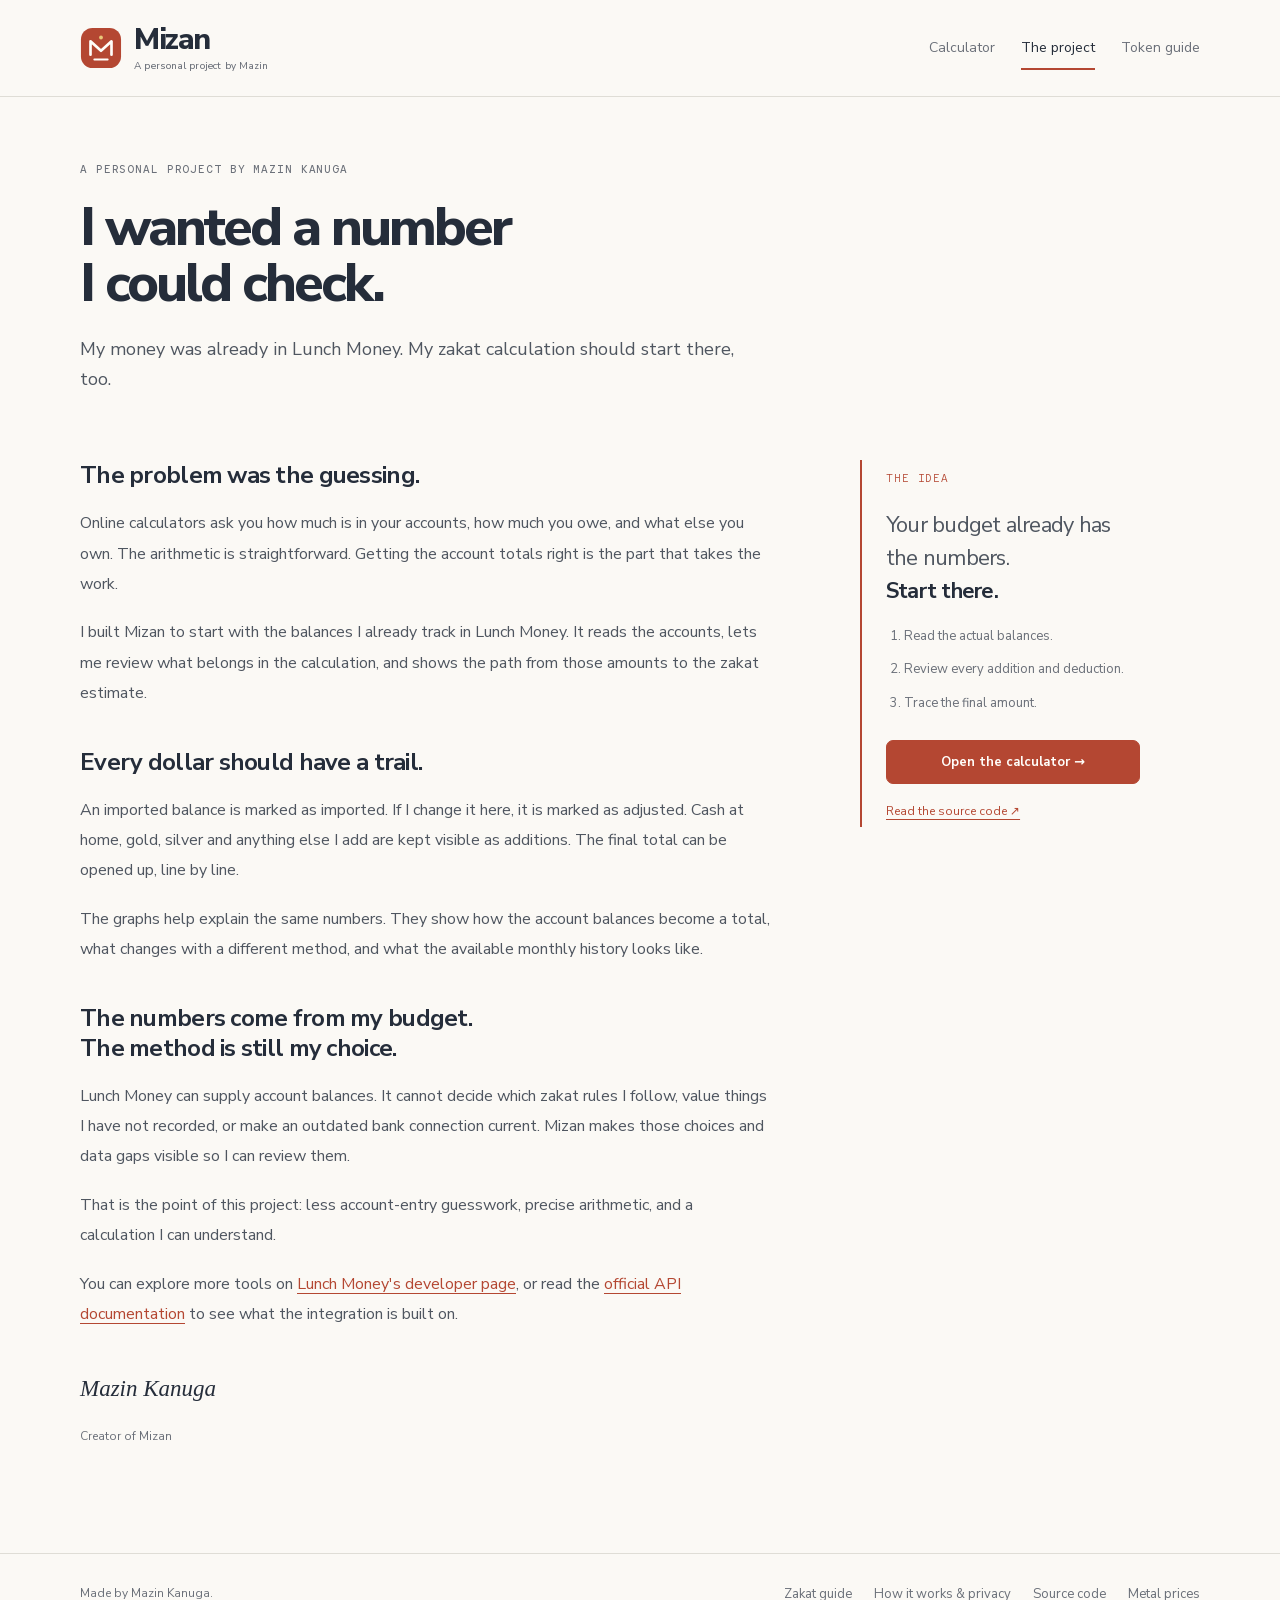
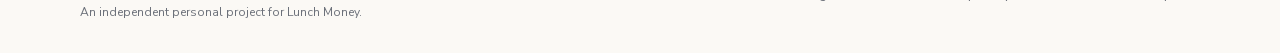
==== commit a9b3d490: "Align token setup and references with current Lunch Money docs" ====
--- a/about.html
+++ b/about.html
@@ -24,8 +24,8 @@
   </a>
   <nav class="nav" aria-label="Main"><a href="index.html">Calculator</a><a href="about.html" aria-current="page">The project</a><a href="token-guide.html">Token guide</a></nav>
 </div></header><main id="main" class="wrap"><div class="page-head project-head"><p class="eyebrow">A personal project by Mazin Kanuga</p><h1>I wanted a number<br>I could check.</h1><p class="lead">My money was already in Lunch Money. My zakat calculation should start there, too.</p></div>
-<div class="project-layout"><article class="project-story"><h2>The problem was the guessing.</h2><p>Online calculators ask you how much is in your accounts, how much you owe, and what else you own. The arithmetic is straightforward. Getting the account totals right is the part that takes the work.</p><p>I built Mizan to start with the balances I already track in Lunch Money. It reads the accounts, lets me review what belongs in the calculation, and shows the path from those amounts to the zakat estimate.</p><h2>Every dollar should have a trail.</h2><p>An imported balance is marked as imported. If I change it here, it is marked as adjusted. Cash at home, gold, silver and anything else I add are kept visible as additions. The final total can be opened up, line by line.</p><p>The graphs help explain the same numbers. They show how the account balances become a total, what changes with a different method, and what the available monthly history looks like.</p><h2>The numbers come from my budget.<br>The method is still my choice.</h2><p>Lunch Money can supply account balances. It cannot decide which zakat rules I follow, value things I have not recorded, or make an outdated bank connection current. Mizan makes those choices and data gaps visible so I can review them.</p><p>That is the point of this project: less account-entry guesswork, precise arithmetic, and a calculation I can understand.</p><p class="project-signature">Mazin Kanuga<br><span>Creator of Mizan</span></p></article><aside class="project-note"><span class="project-note-label">The idea</span><p>Your budget already has the numbers.<br><strong>Start there.</strong></p><ol><li>Read the actual balances.</li><li>Review every addition and deduction.</li><li>Trace the final amount.</li></ol><a class="button primary" href="./">Open the calculator →</a><a class="project-source" href="https://github.com/TechnoDudeX/lunchmoney-zakat" rel="noreferrer">Read the source code ↗</a></aside></div></main><footer class="foot"><div class="wrap foot-inner">
-  <div><p>Made by Mazin Kanuga.</p><p>An independent personal project for Lunch Money.</p></div>
+<div class="project-layout"><article class="project-story"><h2>The problem was the guessing.</h2><p>Online calculators ask you how much is in your accounts, how much you owe, and what else you own. The arithmetic is straightforward. Getting the account totals right is the part that takes the work.</p><p>I built Mizan to start with the balances I already track in Lunch Money. It reads the accounts, lets me review what belongs in the calculation, and shows the path from those amounts to the zakat estimate.</p><h2>Every dollar should have a trail.</h2><p>An imported balance is marked as imported. If I change it here, it is marked as adjusted. Cash at home, gold, silver and anything else I add are kept visible as additions. The final total can be opened up, line by line.</p><p>The graphs help explain the same numbers. They show how the account balances become a total, what changes with a different method, and what the available monthly history looks like.</p><h2>The numbers come from my budget.<br>The method is still my choice.</h2><p>Lunch Money can supply account balances. It cannot decide which zakat rules I follow, value things I have not recorded, or make an outdated bank connection current. Mizan makes those choices and data gaps visible so I can review them.</p><p>That is the point of this project: less account-entry guesswork, precise arithmetic, and a calculation I can understand.</p><p>You can explore more tools on <a href="https://lunchmoney.app/developers" rel="noreferrer">Lunch Money's developer page</a>, or read the <a href="https://lunchmoney.dev/introduction" rel="noreferrer">official API documentation</a> to see what the integration is built on.</p><p class="project-signature">Mazin Kanuga<br><span>Creator of Mizan</span></p></article><aside class="project-note"><span class="project-note-label">The idea</span><p>Your budget already has the numbers.<br><strong>Start there.</strong></p><ol><li>Read the actual balances.</li><li>Review every addition and deduction.</li><li>Trace the final amount.</li></ol><a class="button primary" href="./">Open the calculator →</a><a class="project-source" href="https://github.com/TechnoDudeX/lunchmoney-zakat" rel="noreferrer">Read the source code ↗</a></aside></div></main><footer class="foot"><div class="wrap foot-inner">
+  <div><p>Made by Mazin Kanuga.</p><p>An independent personal project for <a href="https://lunchmoney.app" rel="noreferrer">Lunch Money</a>.</p></div>
   <nav aria-label="Footer"><a href="zakat-guide.html">Zakat guide</a><a href="how-it-works.html">How it works &amp; privacy</a><a href="https://github.com/TechnoDudeX/lunchmoney-zakat" rel="noreferrer">Source code</a><a href="https://gold-api.com" rel="noreferrer">Metal prices</a></nav>
 </div></footer>
 </body></html>
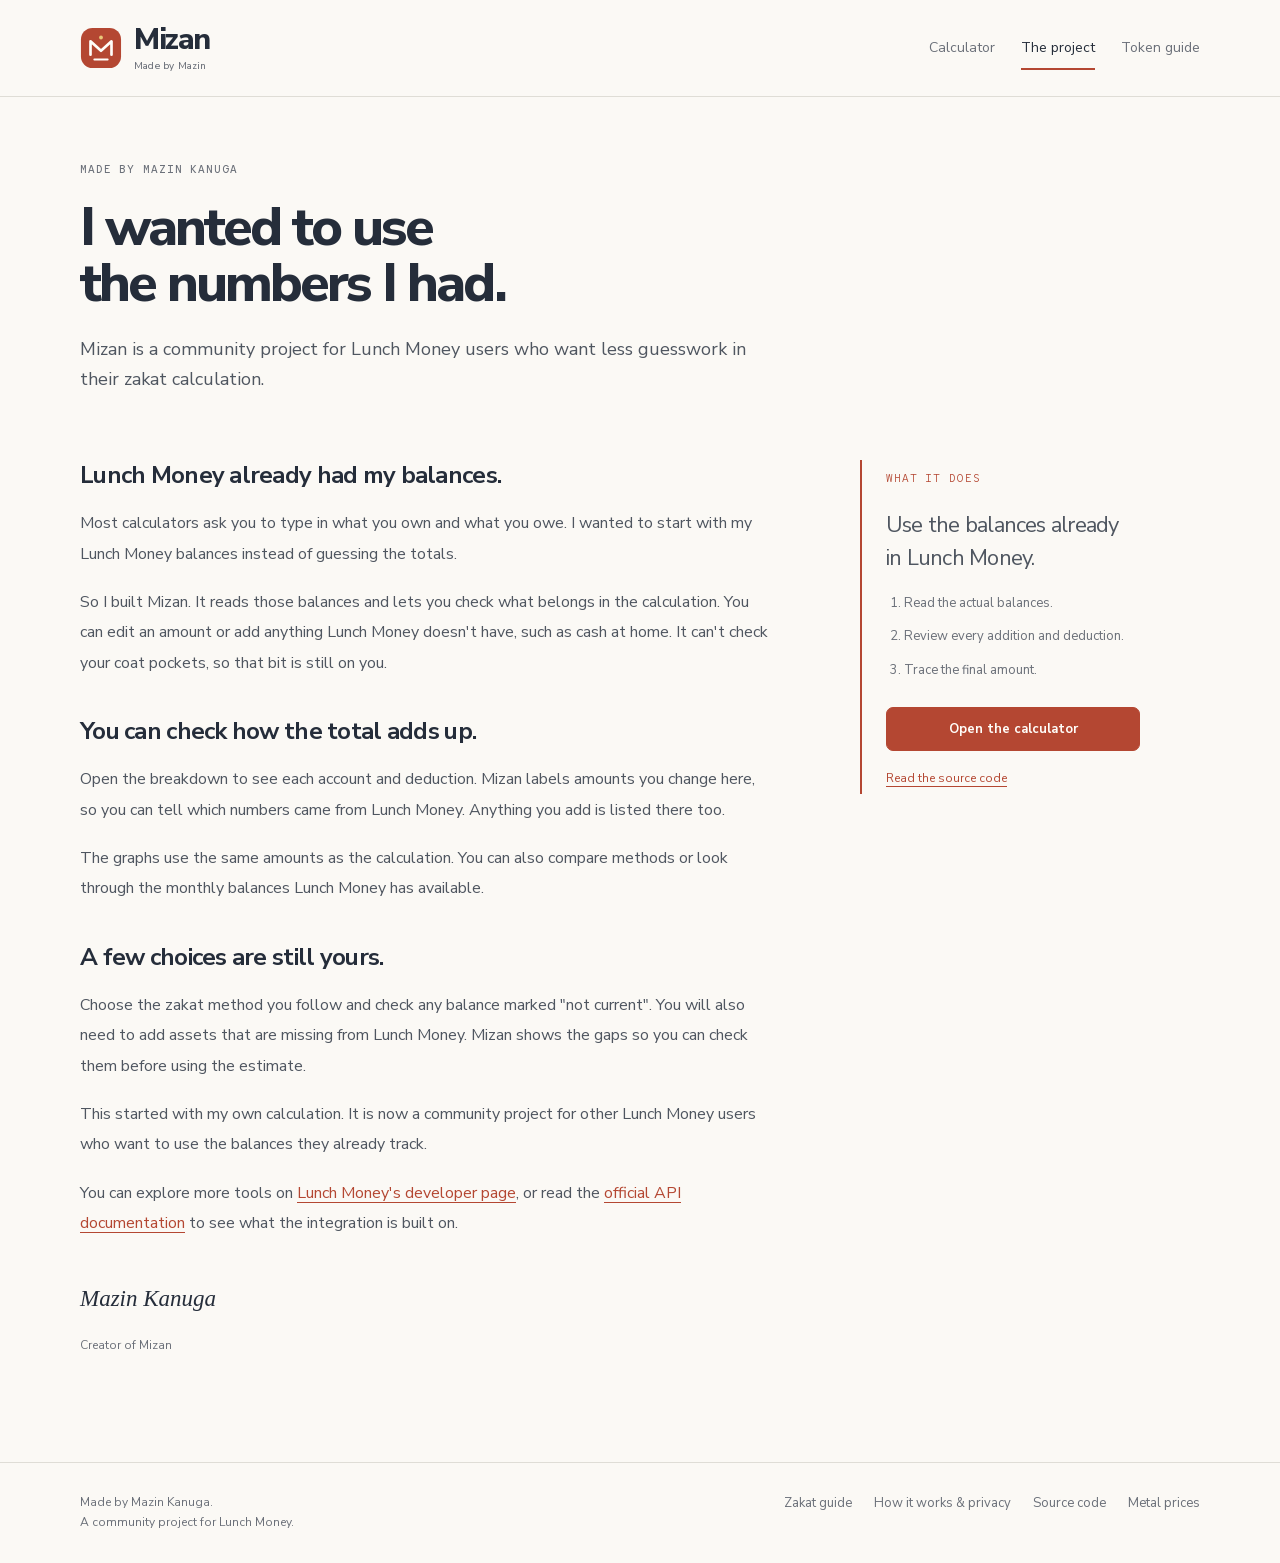
==== commit 2bd50f01: "Give Mizan a more casual community voice" ====
--- a/about.html
+++ b/about.html
@@ -7,7 +7,7 @@
 <meta http-equiv="Content-Security-Policy" content="default-src 'none'; style-src 'self' 'unsafe-inline'; font-src 'self'; img-src data:; base-uri 'none'; form-action 'none'">
 <meta name="referrer" content="no-referrer">
 <meta name="author" content="Mazin Kanuga">
-<meta name="description" content="A personal project by Mazin Kanuga: calculating zakat from real Lunch Money balances, with a clear trail from each account to the final amount.">
+<meta name="description" content="Mizan is a community project by Mazin Kanuga. Use your Lunch Money balances to work out your zakat and check how the total adds up.">
 <meta name="color-scheme" content="light dark">
 <meta name="theme-color" content="#fbf9f5" media="(prefers-color-scheme: light)">
 <meta name="theme-color" content="#161b24" media="(prefers-color-scheme: dark)">
@@ -20,12 +20,12 @@
 <header class="top"><div class="wrap top-inner">
   <a class="brand" href="./" aria-label="Mizan home">
     <svg class="brand-mark" viewBox="0 0 44 44" aria-hidden="true" focusable="false" fill="none"><rect x="1" y="1" width="42" height="42" rx="12" fill="currentColor"/><path d="M11 29V15L22 25L33 15V29" stroke="var(--on-deep)" stroke-width="2.8" stroke-linecap="round" stroke-linejoin="round"/><path d="M15 34H29" stroke="var(--on-deep)" stroke-width="2" stroke-linecap="round"/><circle cx="22" cy="11" r="2" fill="var(--accent)"/></svg>
-    <span class="brand-name">Mizan<span class="brand-sub">A personal project by Mazin</span></span>
+    <span class="brand-name">Mizan<span class="brand-sub">Made by Mazin</span></span>
   </a>
   <nav class="nav" aria-label="Main"><a href="index.html">Calculator</a><a href="about.html" aria-current="page">The project</a><a href="token-guide.html">Token guide</a></nav>
-</div></header><main id="main" class="wrap"><div class="page-head project-head"><p class="eyebrow">A personal project by Mazin Kanuga</p><h1>I wanted a number<br>I could check.</h1><p class="lead">My money was already in Lunch Money. My zakat calculation should start there, too.</p></div>
-<div class="project-layout"><article class="project-story"><h2>The problem was the guessing.</h2><p>Online calculators ask you how much is in your accounts, how much you owe, and what else you own. The arithmetic is straightforward. Getting the account totals right is the part that takes the work.</p><p>I built Mizan to start with the balances I already track in Lunch Money. It reads the accounts, lets me review what belongs in the calculation, and shows the path from those amounts to the zakat estimate.</p><h2>Every dollar should have a trail.</h2><p>An imported balance is marked as imported. If I change it here, it is marked as adjusted. Cash at home, gold, silver and anything else I add are kept visible as additions. The final total can be opened up, line by line.</p><p>The graphs help explain the same numbers. They show how the account balances become a total, what changes with a different method, and what the available monthly history looks like.</p><h2>The numbers come from my budget.<br>The method is still my choice.</h2><p>Lunch Money can supply account balances. It cannot decide which zakat rules I follow, value things I have not recorded, or make an outdated bank connection current. Mizan makes those choices and data gaps visible so I can review them.</p><p>That is the point of this project: less account-entry guesswork, precise arithmetic, and a calculation I can understand.</p><p>You can explore more tools on <a href="https://lunchmoney.app/developers" rel="noreferrer">Lunch Money's developer page</a>, or read the <a href="https://lunchmoney.dev/introduction" rel="noreferrer">official API documentation</a> to see what the integration is built on.</p><p class="project-signature">Mazin Kanuga<br><span>Creator of Mizan</span></p></article><aside class="project-note"><span class="project-note-label">The idea</span><p>Your budget already has the numbers.<br><strong>Start there.</strong></p><ol><li>Read the actual balances.</li><li>Review every addition and deduction.</li><li>Trace the final amount.</li></ol><a class="button primary" href="./">Open the calculator →</a><a class="project-source" href="https://github.com/TechnoDudeX/lunchmoney-zakat" rel="noreferrer">Read the source code ↗</a></aside></div></main><footer class="foot"><div class="wrap foot-inner">
-  <div><p>Made by Mazin Kanuga.</p><p>An independent personal project for <a href="https://lunchmoney.app" rel="noreferrer">Lunch Money</a>.</p></div>
+</div></header><main id="main" class="wrap"><div class="page-head project-head"><p class="eyebrow">Made by Mazin Kanuga</p><h1>I wanted to use<br>the numbers I had.</h1><p class="lead">Mizan is a community project for Lunch Money users who want less guesswork in their zakat calculation.</p></div>
+<div class="project-layout"><article class="project-story"><h2>Lunch Money already had my balances.</h2><p>Most calculators ask you to type in what you own and what you owe. I wanted to start with my Lunch Money balances instead of guessing the totals.</p><p>So I built Mizan. It reads those balances and lets you check what belongs in the calculation. You can edit an amount or add anything Lunch Money doesn't have, such as cash at home. It can't check your coat pockets, so that bit is still on you.</p><h2>You can check how the total adds up.</h2><p>Open the breakdown to see each account and deduction. Mizan labels amounts you change here, so you can tell which numbers came from Lunch Money. Anything you add is listed there too.</p><p>The graphs use the same amounts as the calculation. You can also compare methods or look through the monthly balances Lunch Money has available.</p><h2>A few choices are still yours.</h2><p>Choose the zakat method you follow and check any balance marked &quot;not current&quot;. You will also need to add assets that are missing from Lunch Money. Mizan shows the gaps so you can check them before using the estimate.</p><p>This started with my own calculation. It is now a community project for other Lunch Money users who want to use the balances they already track.</p><p>You can explore more tools on <a href="https://lunchmoney.app/developers" rel="noreferrer">Lunch Money's developer page</a>, or read the <a href="https://lunchmoney.dev/introduction" rel="noreferrer">official API documentation</a> to see what the integration is built on.</p><p class="project-signature">Mazin Kanuga<br><span>Creator of Mizan</span></p></article><aside class="project-note"><span class="project-note-label">What it does</span><p>Use the balances already<br>in Lunch Money.</p><ol><li>Read the actual balances.</li><li>Review every addition and deduction.</li><li>Trace the final amount.</li></ol><a class="button primary" href="./">Open the calculator</a><a class="project-source" href="https://github.com/TechnoDudeX/lunchmoney-zakat" rel="noreferrer">Read the source code</a></aside></div></main><footer class="foot"><div class="wrap foot-inner">
+  <div><p>Made by Mazin Kanuga.</p><p>A community project for <a href="https://lunchmoney.app" rel="noreferrer">Lunch Money</a>.</p></div>
   <nav aria-label="Footer"><a href="zakat-guide.html">Zakat guide</a><a href="how-it-works.html">How it works &amp; privacy</a><a href="https://github.com/TechnoDudeX/lunchmoney-zakat" rel="noreferrer">Source code</a><a href="https://gold-api.com" rel="noreferrer">Metal prices</a></nav>
 </div></footer>
 </body></html>
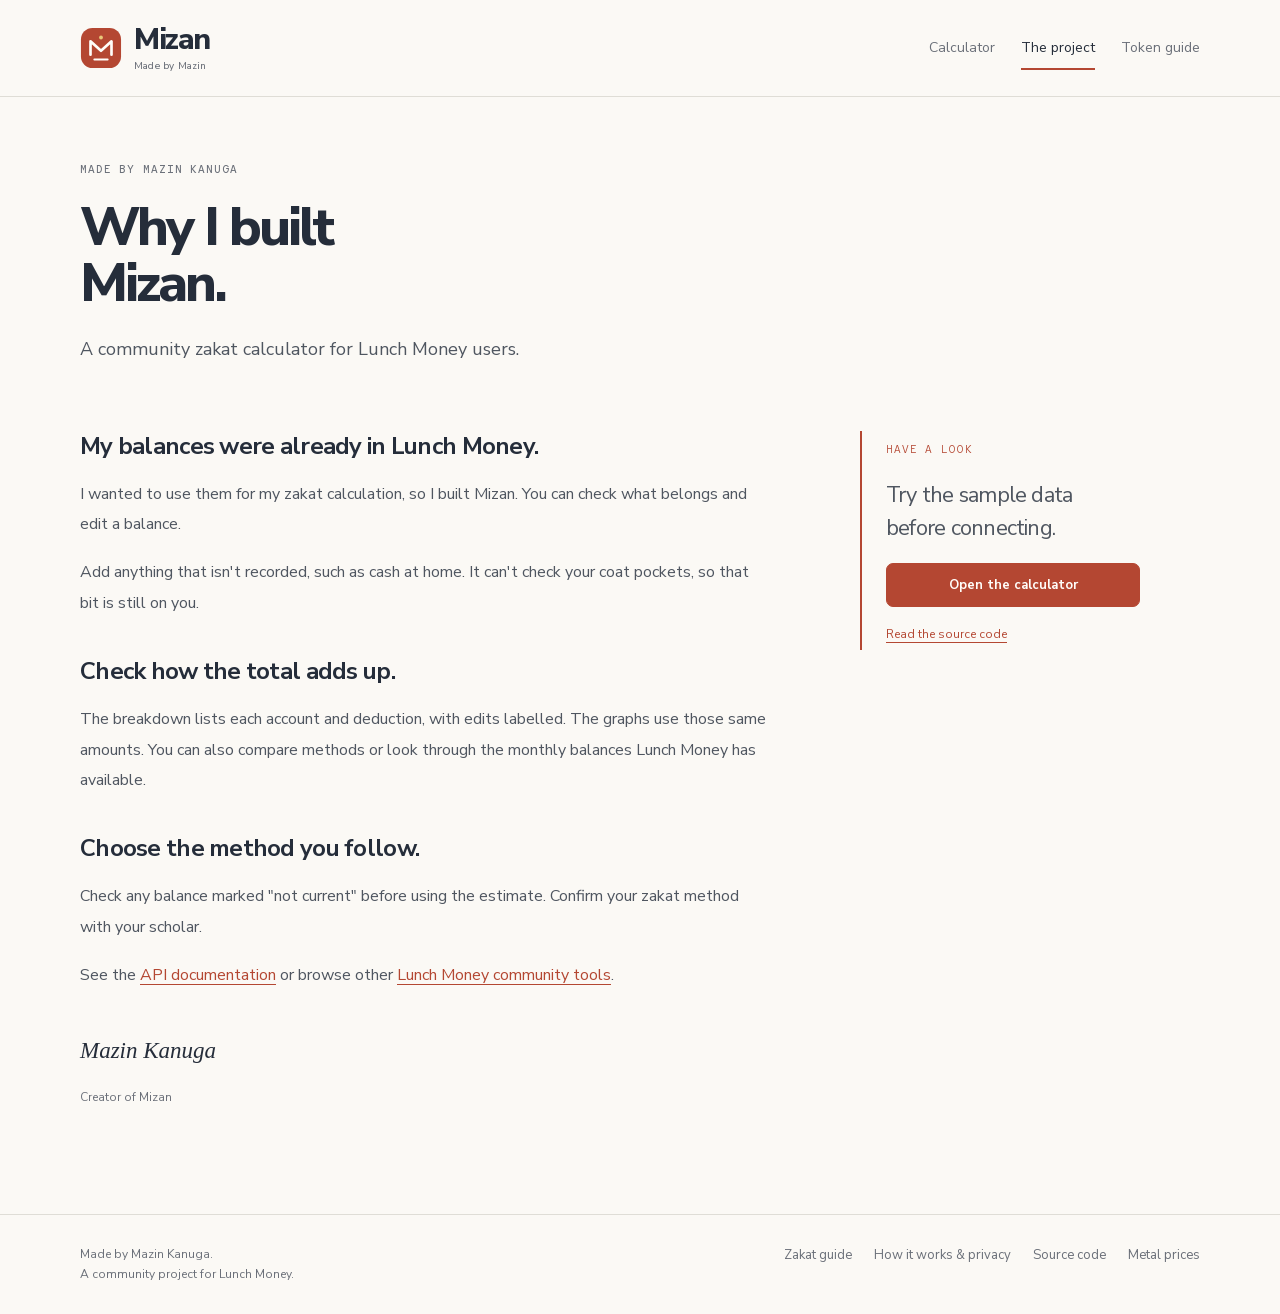
==== commit ced8f3aa: "Trim repeated copy from the project story" ====
--- a/about.html
+++ b/about.html
@@ -23,8 +23,18 @@
     <span class="brand-name">Mizan<span class="brand-sub">Made by Mazin</span></span>
   </a>
   <nav class="nav" aria-label="Main"><a href="index.html">Calculator</a><a href="about.html" aria-current="page">The project</a><a href="token-guide.html">Token guide</a></nav>
-</div></header><main id="main" class="wrap"><div class="page-head project-head"><p class="eyebrow">Made by Mazin Kanuga</p><h1>I wanted to use<br>the numbers I had.</h1><p class="lead">Mizan is a community project for Lunch Money users who want less guesswork in their zakat calculation.</p></div>
-<div class="project-layout"><article class="project-story"><h2>Lunch Money already had my balances.</h2><p>Most calculators ask you to type in what you own and what you owe. I wanted to start with my Lunch Money balances instead of guessing the totals.</p><p>So I built Mizan. It reads those balances and lets you check what belongs in the calculation. You can edit an amount or add anything Lunch Money doesn't have, such as cash at home. It can't check your coat pockets, so that bit is still on you.</p><h2>You can check how the total adds up.</h2><p>Open the breakdown to see each account and deduction. Mizan labels amounts you change here, so you can tell which numbers came from Lunch Money. Anything you add is listed there too.</p><p>The graphs use the same amounts as the calculation. You can also compare methods or look through the monthly balances Lunch Money has available.</p><h2>A few choices are still yours.</h2><p>Choose the zakat method you follow and check any balance marked &quot;not current&quot;. You will also need to add assets that are missing from Lunch Money. Mizan shows the gaps so you can check them before using the estimate.</p><p>This started with my own calculation. It is now a community project for other Lunch Money users who want to use the balances they already track.</p><p>You can explore more tools on <a href="https://lunchmoney.app/developers" rel="noreferrer">Lunch Money's developer page</a>, or read the <a href="https://lunchmoney.dev/introduction" rel="noreferrer">official API documentation</a> to see what the integration is built on.</p><p class="project-signature">Mazin Kanuga<br><span>Creator of Mizan</span></p></article><aside class="project-note"><span class="project-note-label">What it does</span><p>Use the balances already<br>in Lunch Money.</p><ol><li>Read the actual balances.</li><li>Review every addition and deduction.</li><li>Trace the final amount.</li></ol><a class="button primary" href="./">Open the calculator</a><a class="project-source" href="https://github.com/TechnoDudeX/lunchmoney-zakat" rel="noreferrer">Read the source code</a></aside></div></main><footer class="foot"><div class="wrap foot-inner">
+</div></header><main id="main" class="wrap"><div class="page-head project-head"><p class="eyebrow">Made by Mazin Kanuga</p><h1>Why I built<br>Mizan.</h1><p class="lead">A community zakat calculator for Lunch Money users.</p></div>
+<div class="project-layout"><article class="project-story">
+<h2>My balances were already in Lunch Money.</h2>
+<p>I wanted to use them for my zakat calculation, so I built Mizan. You can check what belongs and edit a balance.</p>
+<p>Add anything that isn't recorded, such as cash at home. It can't check your coat pockets, so that bit is still on you.</p>
+<h2>Check how the total adds up.</h2>
+<p>The breakdown lists each account and deduction, with edits labelled. The graphs use those same amounts. You can also compare methods or look through the monthly balances Lunch Money has available.</p>
+<h2>Choose the method you follow.</h2>
+<p>Check any balance marked &quot;not current&quot; before using the estimate. Confirm your zakat method with your scholar.</p>
+<p>See the <a href="https://lunchmoney.dev/introduction" rel="noreferrer">API documentation</a> or browse other <a href="https://lunchmoney.app/developers" rel="noreferrer">Lunch Money community tools</a>.</p>
+<p class="project-signature">Mazin Kanuga<br><span>Creator of Mizan</span></p>
+</article><aside class="project-note"><span class="project-note-label">Have a look</span><p>Try the sample data<br>before connecting.</p><a class="button primary" href="./">Open the calculator</a><a class="project-source" href="https://github.com/TechnoDudeX/lunchmoney-zakat" rel="noreferrer">Read the source code</a></aside></div></main><footer class="foot"><div class="wrap foot-inner">
   <div><p>Made by Mazin Kanuga.</p><p>A community project for <a href="https://lunchmoney.app" rel="noreferrer">Lunch Money</a>.</p></div>
   <nav aria-label="Footer"><a href="zakat-guide.html">Zakat guide</a><a href="how-it-works.html">How it works &amp; privacy</a><a href="https://github.com/TechnoDudeX/lunchmoney-zakat" rel="noreferrer">Source code</a><a href="https://gold-api.com" rel="noreferrer">Metal prices</a></nav>
 </div></footer>
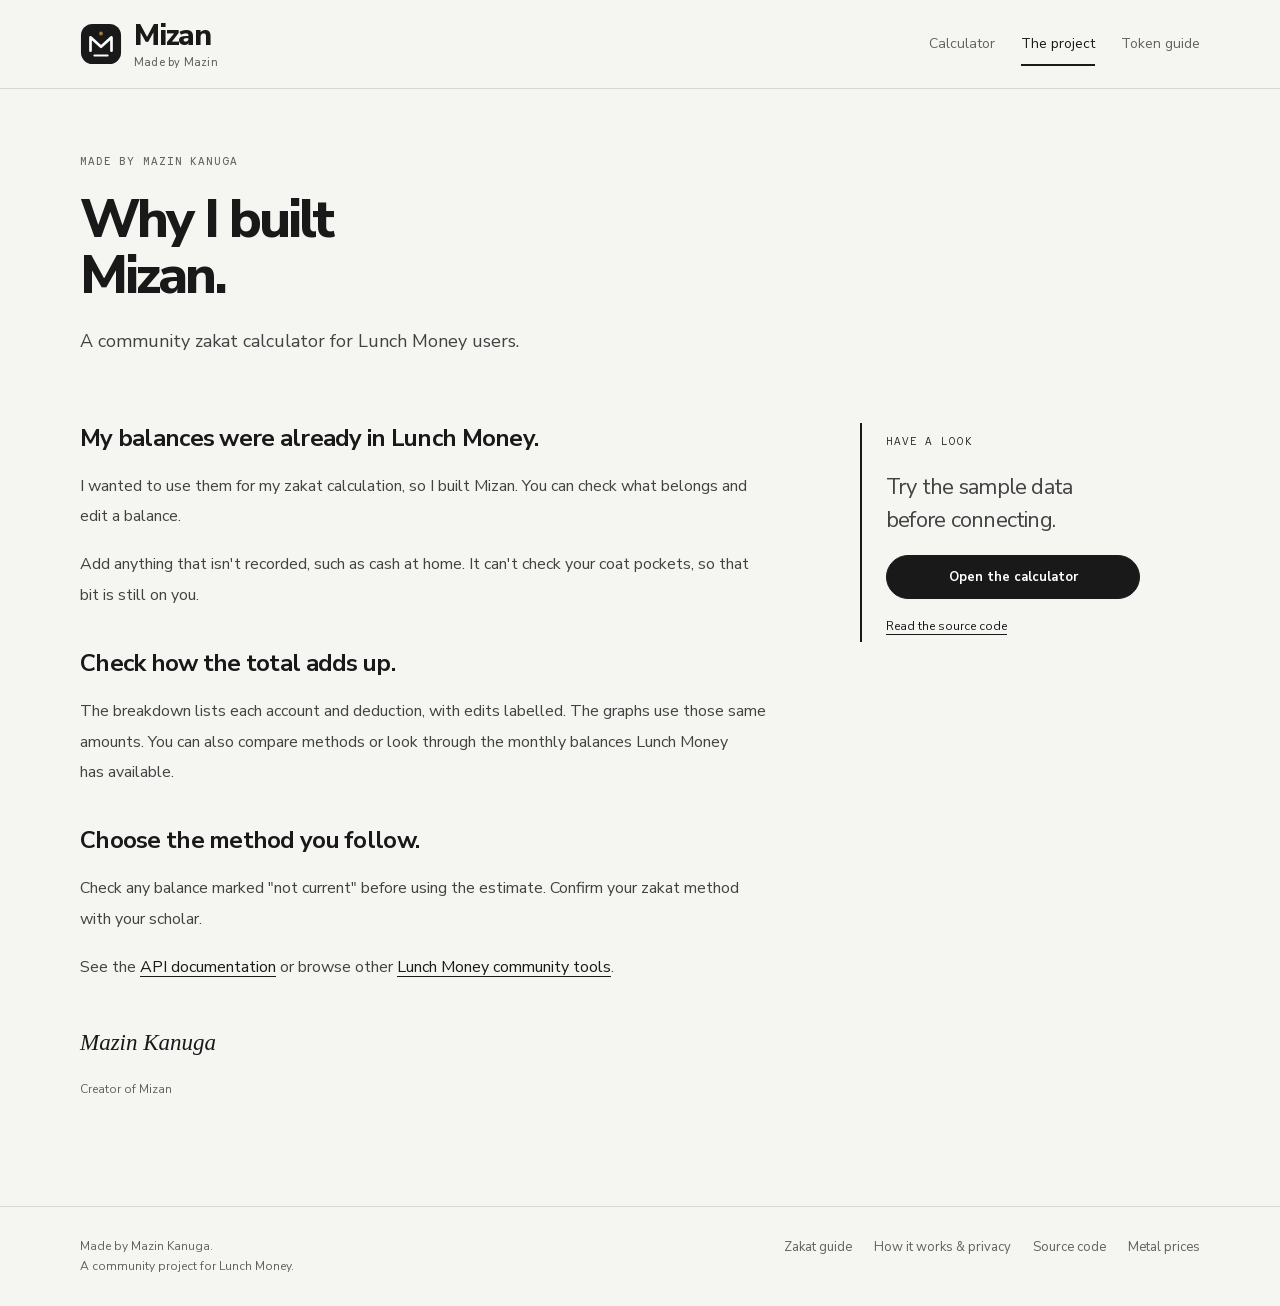
==== commit c89d490f: "Redesign zakat calculator and explain its purpose" ====
--- a/about.html
+++ b/about.html
@@ -9,9 +9,9 @@
 <meta name="author" content="Mazin Kanuga">
 <meta name="description" content="Mizan is a community project by Mazin Kanuga. Use your Lunch Money balances to work out your zakat and check how the total adds up.">
 <meta name="color-scheme" content="light dark">
-<meta name="theme-color" content="#fbf9f5" media="(prefers-color-scheme: light)">
-<meta name="theme-color" content="#161b24" media="(prefers-color-scheme: dark)">
-<link rel="icon" href="data:image/svg+xml,%3Csvg%20xmlns%3D%22http%3A%2F%2Fwww.w3.org%2F2000%2Fsvg%22%20viewBox%3D%220%200%2044%2044%22%3E%3Crect%20x%3D%221%22%20y%3D%221%22%20width%3D%2242%22%20height%3D%2242%22%20rx%3D%2212%22%20fill%3D%22%23b44732%22%2F%3E%3Cpath%20d%3D%22M11%2029V15L22%2025L33%2015V29M15%2034H29%22%20fill%3D%22none%22%20stroke%3D%22%23fff%22%20stroke-width%3D%222.8%22%20stroke-linecap%3D%22round%22%20stroke-linejoin%3D%22round%22%2F%3E%3Ccircle%20cx%3D%2222%22%20cy%3D%2211%22%20r%3D%222%22%20fill%3D%22%23e9c879%22%2F%3E%3C%2Fsvg%3E">
+<meta name="theme-color" content="#f5f5f2" media="(prefers-color-scheme: light)">
+<meta name="theme-color" content="#17191d" media="(prefers-color-scheme: dark)">
+<link rel="icon" href="data:image/svg+xml,%3Csvg%20xmlns%3D%22http%3A%2F%2Fwww.w3.org%2F2000%2Fsvg%22%20viewBox%3D%220%200%2044%2044%22%3E%3Crect%20x%3D%221%22%20y%3D%221%22%20width%3D%2242%22%20height%3D%2242%22%20rx%3D%2212%22%20fill%3D%22%23191919%22%2F%3E%3Cpath%20d%3D%22M11%2029V15L22%2025L33%2015V29M15%2034H29%22%20fill%3D%22none%22%20stroke%3D%22%23fff%22%20stroke-width%3D%222.8%22%20stroke-linecap%3D%22round%22%20stroke-linejoin%3D%22round%22%2F%3E%3Ccircle%20cx%3D%2222%22%20cy%3D%2211%22%20r%3D%222%22%20fill%3D%22%23e9c879%22%2F%3E%3C%2Fsvg%3E">
 <title>Why I built Mizan | Zakat from Lunch Money balances</title>
 <link rel="stylesheet" href="styles.css">
 </head>
--- a/styles.css
+++ b/styles.css
@@ -14,17 +14,17 @@
 
 :root {
   color-scheme:light dark;
-  --bg:#fbf9f5;
-  --card:#fffdf9;
-  --panel:#f0eee8;
-  --ink:#252d3a;
-  --text:#4f5660;
-  --muted:#6b7079;
-  --line:#dfddd6;
-  --deep:#b44732;
-  --hover:#923622;
-  --on-deep:#fffdf9;
-  --accent:#e9c879;
+  --bg:#f5f5f2;
+  --card:#ffffff;
+  --panel:#eaeae7;
+  --ink:#191919;
+  --text:#424242;
+  --muted:#62625e;
+  --line:#d8d8d3;
+  --deep:#191919;
+  --hover:#424242;
+  --on-deep:#ffffff;
+  --accent:#a1793d;
   --warn-bg:#fbf5e7;
   --warn-ink:#795b24;
   --bad:#a33930;
@@ -35,17 +35,17 @@
 
 @media(prefers-color-scheme:dark) {
   :root {
-    --bg:#161b24;
-    --card:#1f2632;
-    --panel:#283140;
-    --ink:#f6f3ec;
-    --text:#c6c9d0;
-    --muted:#a7adb9;
-    --line:#38414f;
-    --deep:#f09c81;
-    --hover:#ffb397;
-    --on-deep:#2b1a15;
-    --accent:#e9c879;
+    --bg:#17191d;
+    --card:#22252a;
+    --panel:#30343a;
+    --ink:#f7f7f5;
+    --text:#dededb;
+    --muted:#bcbcb8;
+    --line:#4c4e50;
+    --deep:#f4f4f1;
+    --hover:#d4d4d0;
+    --on-deep:#1a1b1c;
+    --accent:#d8c19a;
     --warn-bg:#332e20;
     --warn-ink:#e6d29f;
     --bad:#f3aaa1;
@@ -919,7 +919,16 @@
 }
 
 .list td:first-child input {
-  margin:5px 0 0
+  margin:0
+}
+
+.include-target {
+  display:flex;
+  align-items:center;
+  justify-content:center;
+  width:44px;
+  min-height:44px;
+  cursor:pointer
 }
 
 .name {
@@ -1693,7 +1702,7 @@
 .quiet-intro p { max-width:45em; font-size:13px; }
 .progress { font-family:var(--font); }
 .progress button[aria-current=step] { box-shadow:inset 0 -2px var(--deep); border-radius:5px; }
-.view-head h1 { font-weight:800; letter-spacing:-.045em; }
+.view-head h1 { font-weight:800; letter-spacing:-.04em; }
 .source-summary { color:var(--muted); font:11px/1.6 var(--mono); margin-bottom:18px; }
 .source-state { display:inline-block; margin-right:6px; color:var(--chart-blue); font-weight:600; }
 .source-state.adjusted { color:var(--deep); }
@@ -1858,3 +1867,309 @@
 @media(prefers-reduced-motion:reduce) {
   *,*::before,*::after { animation:none!important; transition:none!important; scroll-behavior:auto!important; }
 }
+
+/* Keep financial details legible at the sizes people use to review them. */
+.brand-sub { font-size:11px; }
+.calculation-steps dt, .chart-help, .chart-legend, #calculationItems td:nth-child(2),
+.method-bar-zero { font-size:13px; }
+.calculation-steps dd, .method-bar-heading, .method-bar-value { font-size:14px; }
+.history-ticks { font-size:12px; }
+.list th { font-size:12px; }
+
+@media(max-width:760px) {
+  .brand-sub { font-size:11px; }
+  .list th, .list th:first-child::after { font-size:12px; }
+  .list th:first-child { font-size:0; }
+  .list input[type=number], .field input, .field select { font-size:16px; }
+  .calculation-steps { grid-template-columns:repeat(2,minmax(0,1fr)); gap:16px; }
+  .calculation-steps dt, .chart-legend, .chart-help { font-size:13px; }
+  .calculation-steps dd, .method-bar-heading, .method-bar-value { font-size:14px; }
+  .chart-unit { font-size:12px; }
+}
+
+/* The estimate reads in order: result, calculation, then method choices. */
+#estimateView .view-head { margin-bottom:24px; }
+.estimate-layout { display:block; }
+.estimate-layout>.result {
+  position:static;
+  display:grid;
+  grid-template-columns:minmax(0,1fr) minmax(220px,320px);
+  gap:32px 56px;
+  align-items:end;
+  padding:clamp(28px,4vw,48px);
+  margin-bottom:48px;
+  background:var(--panel);
+  border:0;
+  border-top:3px solid var(--deep);
+  box-shadow:none;
+}
+.result-primary,.result-context { min-width:0; }
+.result .due-label { font-size:15px; margin:0; }
+.result .due { font-size:clamp(42px,6vw,72px); line-height:1.1; letter-spacing:-.04em; margin:16px 0; }
+.result .due.incomplete { font-size:clamp(32px,4vw,48px); }
+.result .estimate-summary { font-size:15px; margin:0; }
+.result .result-method { font:700 14px/1.5 var(--font); color:var(--deep); }
+.result .due-hint { font-size:14px; line-height:1.6; margin-bottom:18px; }
+.result-breakdown summary { font-size:14px; }
+.estimate-main { max-width:850px; margin:0 auto; }
+.estimate-main .calculation-card {
+  padding:0 0 32px;
+  margin:0 0 12px;
+  border:0;
+  border-radius:0;
+  background:transparent;
+  box-shadow:none;
+}
+.estimate-main .chart-heading h2 { font-size:clamp(24px,3vw,32px); }
+.estimate-main .calculation-card>.note { font-size:15px; }
+.estimate-main #methodSettings>summary,
+.estimate-main #comparison>summary { font-size:20px; }
+.estimate-main #methodSettings { padding:28px 0; }
+.estimate-main .method-content { padding-top:8px; }
+
+@media(max-width:760px) {
+  .estimate-layout>.result { grid-template-columns:1fr; gap:24px; padding:26px; margin-bottom:36px; }
+  .result-context { border-top:1px solid var(--line); padding-top:20px; }
+  .estimate-main .calculation-card { padding-bottom:26px; }
+  .estimate-main #methodSettings>summary,
+  .estimate-main #comparison>summary { font-size:18px; }
+}
+
+/* Mizan's ledger: a calm surface for decisions and their evidence. */
+:root {
+  --chart-blue:#356f62;
+  --chart-teal:#6a8d70;
+  --chart-debt:#a47538;
+  --chart-fill:rgba(53,111,98,.1);
+  --card-shadow:0 12px 36px rgba(23,47,41,.05);
+}
+@media(prefers-color-scheme:dark) {
+  :root {
+    --chart-blue:#a6d5b9;
+    --chart-teal:#bbd6a8;
+    --chart-debt:#e3c580;
+    --chart-fill:rgba(166,213,185,.1);
+  }
+}
+::selection { background:var(--deep); color:var(--on-deep); }
+input,select { caret-color:var(--deep); }
+h1,h2,h3 { text-wrap:balance; }
+p { text-wrap:pretty; }
+.top { background:var(--card); }
+.top-inner { min-height:88px; }
+.brand .brand-mark { color:var(--deep); }
+.brand-name { letter-spacing:-.04em; }
+.nav a[aria-current=page] { box-shadow:0 2px var(--deep); }
+.hero { grid-template-columns:minmax(0,1.1fr) minmax(310px,.8fr); align-items:start; gap:clamp(40px,7vw,100px); padding:clamp(52px,7vw,96px) 0 64px; }
+.hero-head h1 { max-width:13ch; font-family:Georgia,serif; font-weight:400; font-size:clamp(43px,5vw,68px); line-height:1.06; letter-spacing:-.04em; }
+.hero-accent { color:var(--deep); }
+.hero-head .lead { max-width:34em; font-size:18px; line-height:1.7; }
+.sample-ledger { margin-top:38px; border-top:2px solid var(--deep); }
+.sample-ledger-head,.sample-ledger-row { display:flex; justify-content:space-between; align-items:baseline; gap:16px; }
+.sample-ledger-head { padding:18px 0; }
+.sample-ledger-head strong { font-size:16px; }
+.sample-ledger-head span { color:var(--muted); font-size:12px; text-align:right; }
+.sample-ledger-row { padding:11px 0; border-top:1px solid var(--line); font-size:14px; }
+.sample-ledger-row strong { font:500 14px/1.5 var(--mono); white-space:nowrap; }
+.sample-ledger-total { color:var(--ink); font-weight:800; border-top:1px solid var(--ink); }
+.sample-ledger-total strong { font-size:17px; font-weight:600; }
+.sample-ledger .sample-action { display:flex; justify-content:space-between; align-items:center; gap:12px; border-top:1px solid var(--line); margin:0; padding:12px 0 0; text-align:left; }
+.sample-ledger .sample-action p { font-size:13px; }
+.sample-ledger .sample-action button { flex-shrink:0; min-height:44px; font-size:14px; }
+.connect-card { border:1px solid var(--line); border-top:4px solid var(--deep); border-radius:8px; padding:clamp(24px,3vw,36px); background:var(--card); box-shadow:var(--card-shadow); }
+.connect-card h2 { font-size:24px; letter-spacing:-.03em; }
+.connect-card .community-note { margin:24px 0 0; padding-top:20px; border-top:1px solid var(--line); font-size:13px; color:var(--muted); }
+.quiet-intro { padding-top:24px; }
+.quiet-intro p { font-size:14px; }
+.result,.history-panel,.calculation-card { border-radius:8px; }
+.estimate-layout>.result { background:var(--panel); }
+.result .due { color:var(--deep); }
+.warn { border-left:1px solid var(--accent); }
+.hero-head,.connect-card,.journey li,.page-head,.flow-view:not([hidden]) .view-head,.flow-view:not([hidden]) .result,.article-topic[open]>.topic-content { animation:none; }
+@media(max-width:760px) {
+  .hero { grid-template-columns:1fr; gap:38px; padding:48px 0; }
+  .hero-head h1 { font-size:clamp(40px,10vw,56px); }
+  .hero-head .lead { font-size:16px; }
+  .sample-ledger { margin-top:30px; }
+  .sample-ledger .sample-action { align-items:flex-start; flex-direction:column; gap:0; }
+  .connect-card { padding:26px; }
+}
+
+/* A working calculation leads the experience, with connection available on demand. */
+.calculator-page .opening { padding:clamp(48px,6vw,88px) 0 18px; }
+.opening-intro { display:grid; grid-template-columns:minmax(0,1.35fr) minmax(220px,.65fr); align-items:end; gap:40px; margin-bottom:44px; }
+.opening-intro h1 { max-width:none; margin:0; font:400 clamp(48px,6vw,84px)/1.02 Georgia,serif; letter-spacing:-.04em; }
+.opening-intro h1 em { color:var(--deep); font-weight:400; }
+.opening-explanation { max-width:330px; padding-bottom:4px; }
+.opening-explanation p { color:var(--text); font-size:16px; line-height:1.7; margin-bottom:16px; }
+.opening-explanation a { font-size:14px; font-weight:700; }
+.workspace { display:grid; grid-template-columns:minmax(0,1fr) minmax(280px,.48fr); background:#ede8d8; color:#193b31; }
+.workspace-main { padding:clamp(28px,4vw,52px); min-width:0; }
+.workspace-heading { display:flex; justify-content:space-between; align-items:baseline; gap:16px; padding-bottom:24px; border-bottom:1px solid #aab8a6; }
+.workspace-heading h2 { margin:0; color:#193b31; font-size:18px; letter-spacing:0; }
+.workspace-heading span { color:#4c6659; font-size:12px; text-align:right; }
+.workspace-equation { padding:12px 0; }
+.equation-line { display:flex; justify-content:space-between; align-items:baseline; gap:12px; padding:15px 0; color:#415d4e; border-bottom:1px solid #c5cec0; }
+.equation-line strong { color:#193b31; font:500 clamp(20px,2.4vw,30px)/1.2 var(--mono); letter-spacing:-.04em; white-space:nowrap; }
+.equation-line strong span { font-size:.6em; }
+.equation-total { border:0; color:#193b31; font-weight:800; padding-top:24px; }
+.equation-total small { display:block; font-size:13px; line-height:1.5; color:#4c6659; font-weight:400; margin-top:5px; }
+.equation-total strong { font-size:clamp(28px,3.8vw,48px); }
+.workspace-note { max-width:46ch; color:#4c6659; font-size:13px; line-height:1.6; margin:8px 0 0; }
+.workspace-action { background:#1c4b3d; color:#eaf0e2; padding:clamp(28px,3.5vw,48px); display:flex; flex-direction:column; justify-content:space-between; gap:32px; }
+.workspace-mark { width:92px; height:92px; color:#b7d2af; }
+.workspace-mark svg { width:100%; height:100%; stroke:currentColor; stroke-width:1.2; }
+.workspace-action h2 { color:#fffdf5; font:400 clamp(28px,3vw,38px)/1.1 Georgia,serif; letter-spacing:-.03em; margin:0 0 14px; }
+.workspace-action p { color:#d2e3d4; font-size:15px; line-height:1.65; max-width:30ch; margin-bottom:24px; }
+.workspace-action button.primary { width:100%; min-height:52px; background:#e9d9ac; border-color:#e9d9ac; color:#193b31; }
+.workspace-action button.primary:hover { background:#f6e9c7; border-color:#f6e9c7; }
+.workspace-action button:focus-visible { outline-color:#fffdf5; }
+.connect-entry { border-top:1px solid var(--line); border-bottom:1px solid var(--line); margin-top:24px; padding:8px 0; }
+.connect-entry>summary { min-height:68px; font-size:18px; }
+.connect-entry>summary small { display:block; color:var(--muted); font-size:13px; font-weight:400; margin-top:3px; }
+.connect-entry[open]>summary { margin-bottom:0; }
+.connect-content { display:grid; grid-template-columns:1fr 1fr; gap:clamp(30px,6vw,80px); padding:28px 0 36px; }
+.connect-content h2 { font-size:22px; }
+.connect-content p { max-width:45ch; color:var(--text); font-size:14px; }
+.connect-form label { display:block; color:var(--ink); font-weight:700; font-size:14px; margin-bottom:8px; }
+.connect-form #token,.connect-form #connectBtn { width:100%; }
+.connect-form #connectBtn { margin-top:12px; }
+.connect-form p { margin:12px 0 0; font-size:13px; }
+.connect-form #connectStatus.error { color:var(--bad); }
+.connect-form #connectStatus:empty { display:none; }
+.independent-note { font-size:13px; color:var(--muted); margin:20px 0 0; }
+.calculator-page .foot { margin-top:64px; }
+@media(max-width:760px) {
+  .calculator-page .opening { padding-top:42px; }
+  .opening-intro { grid-template-columns:1fr; gap:22px; margin-bottom:30px; }
+  .opening-intro h1 { font-size:clamp(45px,11vw,64px); }
+  .opening-explanation { max-width:45ch; }
+  .workspace { grid-template-columns:1fr; }
+  .workspace-main,.workspace-action { padding:26px; }
+  .workspace-action { flex-direction:row-reverse; align-items:flex-start; gap:20px; }
+  .workspace-action>div:last-child { flex:1; min-width:0; }
+  .workspace-mark { width:58px; height:58px; flex:0 0 58px; }
+  .workspace-action h2 { font-size:28px; }
+  .connect-content { grid-template-columns:1fr; gap:20px; }
+}
+@media(max-width:380px) {
+  .workspace-main,.workspace-action { padding:20px; }
+  .workspace-heading { align-items:start; flex-direction:column; gap:4px; }
+  .equation-line { font-size:13px; }
+  .equation-line strong { font-size:19px; }
+  .equation-total strong { font-size:25px; }
+}
+
+.calculator-page .app { padding-top:36px; }
+.calculator-page .progress { gap:0; border:1px solid var(--line); padding:0; margin-bottom:48px; }
+.calculator-page .progress span:first-child,.calculator-page .progress button { padding:14px 18px; min-height:52px; }
+.calculator-page .progress button[aria-current=step] { color:var(--on-deep); background:var(--deep); border-radius:0; box-shadow:none; }
+.calculator-page .progress .divider { display:none; }
+.calculator-page .view-head h1 { font:400 clamp(38px,4vw,54px)/1.1 Georgia,serif; letter-spacing:-.04em; }
+.calculator-page .review-layout { grid-template-columns:minmax(220px,.36fr) minmax(0,1fr); gap:clamp(32px,6vw,80px); }
+.calculator-page .review-main { grid-column:2; grid-row:1; }
+.calculator-page .review-aside { grid-column:1; grid-row:1; position:sticky; padding:28px; background:var(--panel); border:0; }
+.calculator-page .review-aside h2 { font-size:19px; }
+.calculator-page .review-aside ol { color:var(--text); }
+.calculator-page .review-aside .primary { margin-top:16px; }
+.calculator-page .list th { color:var(--text); }
+.calculator-page .estimate-layout>.result { border:0; border-radius:0; background:#1c4b3d; color:#eaf0e2; }
+.calculator-page .result .due-label,.calculator-page .result .due,.calculator-page .result .estimate-summary { color:#fffdf5; }
+.calculator-page .result .result-method,.calculator-page .result .due-hint { color:#d2e3d4; }
+.calculator-page .result-breakdown { border-color:#739584; }
+.calculator-page .result-breakdown summary,.calculator-page .result-breakdown strong { color:#fffdf5; }
+.calculator-page .result-breakdown summary::after { color:#d2e3d4; }
+.calculator-page .history-panel { border-radius:0; box-shadow:none; }
+@media(max-width:760px) {
+  .calculator-page .progress { flex-wrap:wrap; }
+  .calculator-page .progress span:first-child,.calculator-page .progress button { flex:1 1 auto; padding:10px; }
+  .calculator-page .review-layout { display:flex; flex-direction:column; gap:28px; }
+  .calculator-page .review-main { width:100%; }
+  .calculator-page .review-aside { position:static; width:100%; }
+  .calculator-page .review-aside ol { display:block; }
+  .calculator-page .result-context { border-color:#739584; }
+}
+
+/* A neutral, confident financial interface with Mizan's own content. */
+:root {
+  --chart-blue:#4e6c89;
+  --chart-teal:#6a8379;
+  --chart-debt:#a37d58;
+  --chart-fill:rgba(78,108,137,.1);
+  --card-shadow:0 12px 36px rgba(0,0,0,.06);
+}
+@media(prefers-color-scheme:dark) {
+  :root { --chart-blue:#a9c5df; --chart-teal:#b1c6bd; --chart-debt:#e0bb93; --chart-fill:rgba(169,197,223,.12); }
+}
+.top { background:var(--bg); }
+.brand .brand-mark { color:var(--deep); }
+button,.button { border-radius:999px; }
+input[type=text],input[type=password],input[type=number],select { border-radius:10px; }
+.calculator-page .opening { padding-top:clamp(52px,7vw,100px); }
+.opening-intro { display:block; text-align:center; max-width:780px; margin:0 auto clamp(38px,5vw,68px); }
+.opening-intro h1 { font:800 clamp(50px,6.8vw,88px)/1.02 var(--font); letter-spacing:-.04em; }
+.opening-explanation { max-width:520px; margin:22px auto 0; padding:0; }
+.opening-explanation p { font-size:18px; line-height:1.55; }
+.workspace { background:#ededeb; color:#191919; border-radius:24px; overflow:hidden; }
+.workspace-main { padding:clamp(28px,4vw,52px); }
+.workspace-heading { border-color:#c9c9c5; }
+.workspace-heading h2 { color:#191919; }
+.workspace-heading span,.workspace-note { color:#555652; }
+.equation-line { color:#50514e; border-color:#d1d1ce; }
+.equation-line strong { color:#191919; font-family:var(--font); font-weight:700; letter-spacing:-.03em; }
+.equation-total { color:#191919; }
+.equation-total small { color:#555652; }
+.workspace-action { background:#1b1d20; color:#f6f6f3; justify-content:flex-end; }
+.workspace-action h2 { color:#fff; font:800 clamp(28px,3vw,38px)/1.1 var(--font); letter-spacing:-.03em; }
+.workspace-action p { color:#dededb; }
+.workspace-action button.primary { background:#fff; border-color:#fff; color:#191919; }
+.workspace-action button.primary:hover { background:#dededb; border-color:#dededb; }
+.connect-entry { margin-top:28px; }
+.calculator-page .view-head h1 { font:800 clamp(38px,4vw,54px)/1.1 var(--font); letter-spacing:-.04em; }
+.calculator-page .review-aside { border-radius:20px; }
+.calculator-page .estimate-layout>.result { background:#1b1d20; color:#f6f6f3; border-radius:24px; }
+.calculator-page .result .due-label,.calculator-page .result .due,.calculator-page .result .estimate-summary,.calculator-page .result-breakdown summary,.calculator-page .result-breakdown strong { color:#fff; }
+.calculator-page .result .result-method,.calculator-page .result .due-hint,.calculator-page .result-breakdown summary::after { color:#dededb; }
+.calculator-page .result-breakdown,.calculator-page .result-context { border-color:#626366; }
+.calculator-page .result :focus-visible { outline-color:#fff; }
+.calculator-page .history-panel { border-radius:20px; }
+@media(max-width:760px) {
+  .opening-intro { text-align:left; }
+  .opening-intro h1 { font-size:clamp(45px,11vw,64px); }
+  .opening-explanation { margin:18px 0 0; }
+  .opening-explanation p { font-size:16px; }
+  .workspace { border-radius:18px; }
+  .workspace-action { display:block; }
+  .workspace-action h2 { font-size:28px; }
+}
+
+/* The explanation and the example sit together on wide screens. */
+@media(min-width:1001px) {
+  .calculator-page .opening { display:grid; grid-template-columns:minmax(0,.85fr) minmax(0,1.15fr); column-gap:clamp(36px,5vw,76px); align-items:start; }
+  .opening-intro { position:sticky; top:32px; text-align:left; margin:0; }
+  .opening-explanation { margin:24px 0 0; }
+  .workspace { grid-column:2; grid-row:1; grid-template-columns:1fr; }
+  .opening>.price-preview,.opening>.connect-entry,.opening>.why-mizan,.opening>.independent-note,.opening>#status { grid-column:1 / -1; }
+  .workspace-action { padding:28px 40px; }
+  .workspace-action>div { display:grid; grid-template-columns:minmax(0,1fr) auto; align-items:center; column-gap:20px; }
+  .workspace-action h2 { font-size:24px; margin:0 0 6px; }
+  .workspace-action p { font-size:14px; margin:0; }
+  .workspace-action button.primary { grid-column:2; grid-row:1 / 3; width:auto; }
+}
+.equation-line>span { min-width:0; }
+.equation-line>span small { display:block; max-width:38ch; color:#555652; font-size:12px; font-weight:400; line-height:1.5; margin-top:5px; }
+.price-preview { display:flex; justify-content:space-between; align-items:center; gap:20px; margin-top:28px; padding:20px 0; border-top:1px solid var(--line); border-bottom:1px solid var(--line); }
+.price-preview strong,.price-preview span { display:block; }
+.price-preview strong { font-size:15px; }
+.price-preview span { font-size:13px; color:var(--muted); }
+.price-preview p { margin:0; font-size:14px; text-align:right; color:var(--text); }
+.price-preview p small { display:block; color:var(--muted); font-size:12px; }
+.why-mizan { display:grid; grid-template-columns:minmax(0,1fr) minmax(0,1fr); gap:clamp(36px,7vw,96px); padding:clamp(56px,8vw,100px) 0 48px; border-bottom:1px solid var(--line); }
+.why-mizan h2 { font-size:clamp(30px,3.6vw,46px); line-height:1.1; letter-spacing:-.04em; max-width:13ch; }
+.why-mizan p { font-size:16px; line-height:1.75; }
+.why-mizan a { font-weight:700; }
+@media(max-width:760px) {
+  .price-preview { align-items:start; flex-direction:column; gap:10px; }
+  .price-preview p { text-align:left; }
+  .why-mizan { grid-template-columns:1fr; gap:16px; padding:48px 0; }
+}
